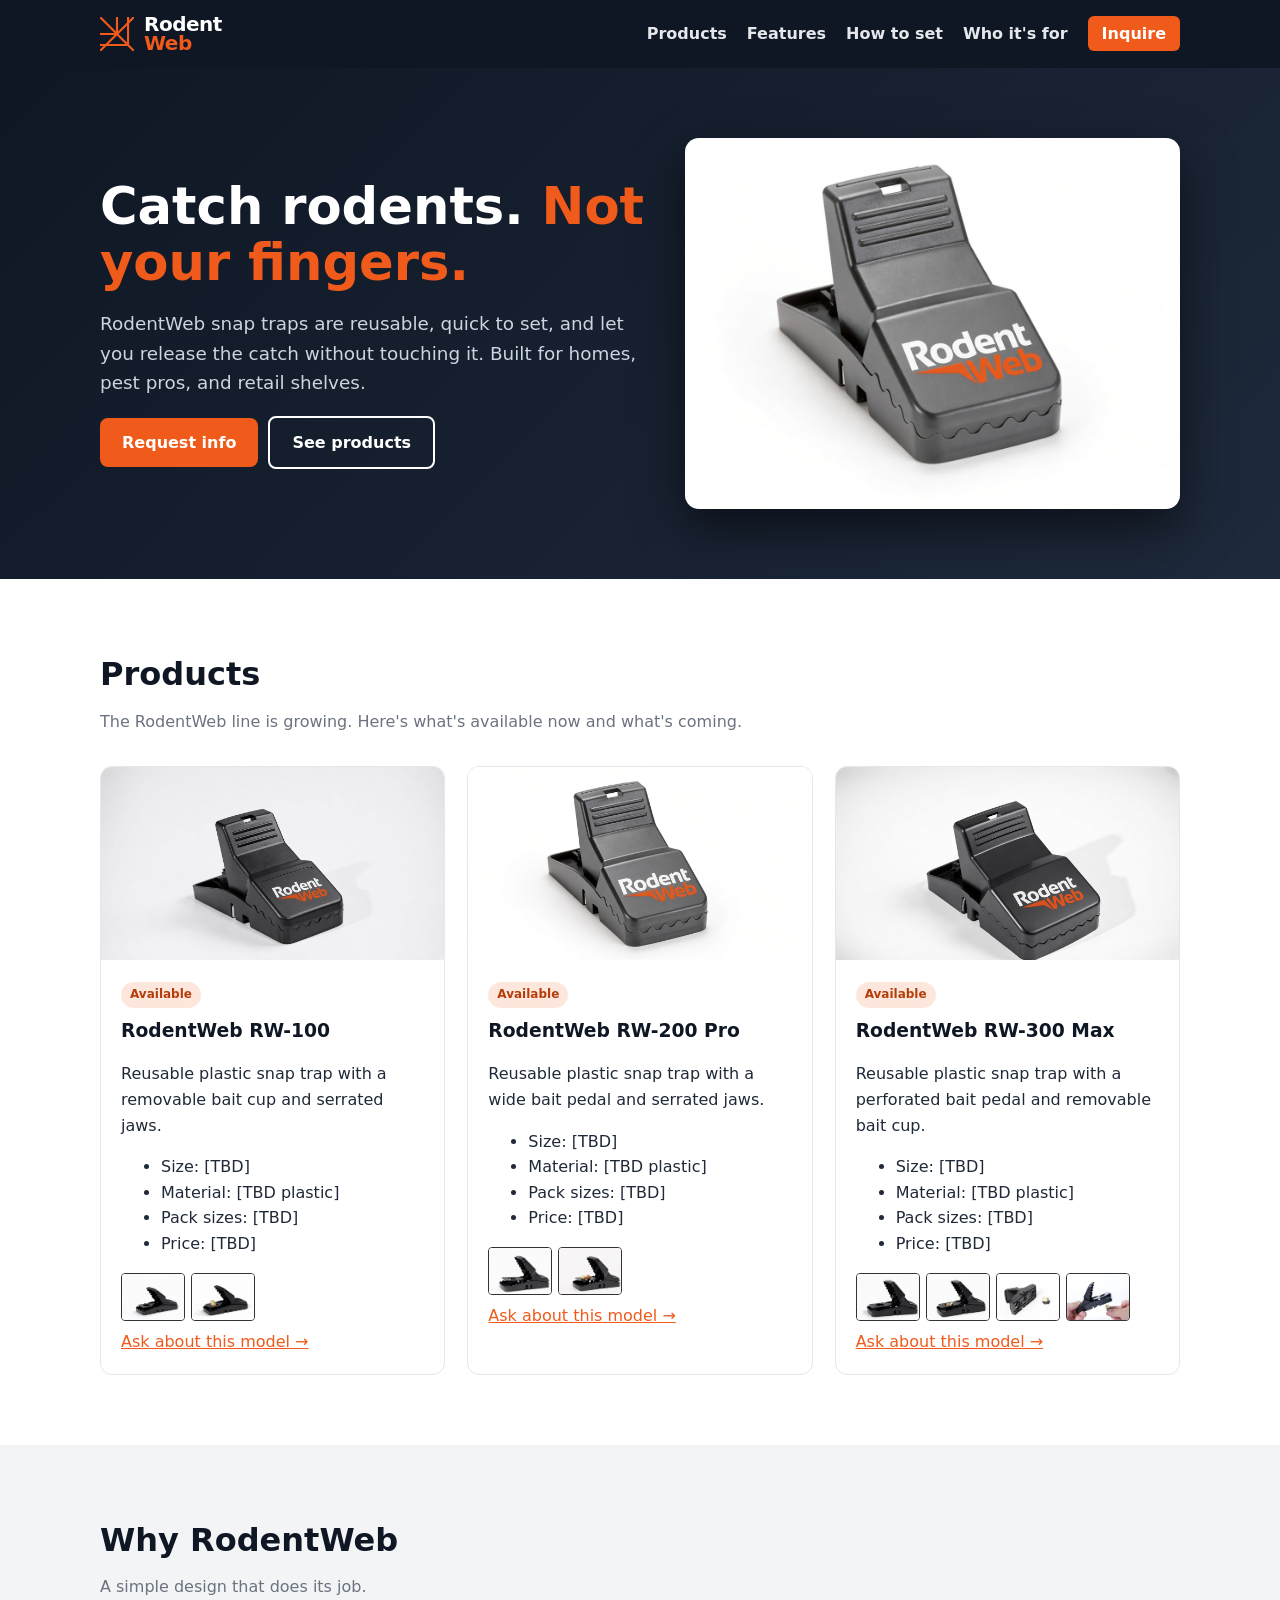
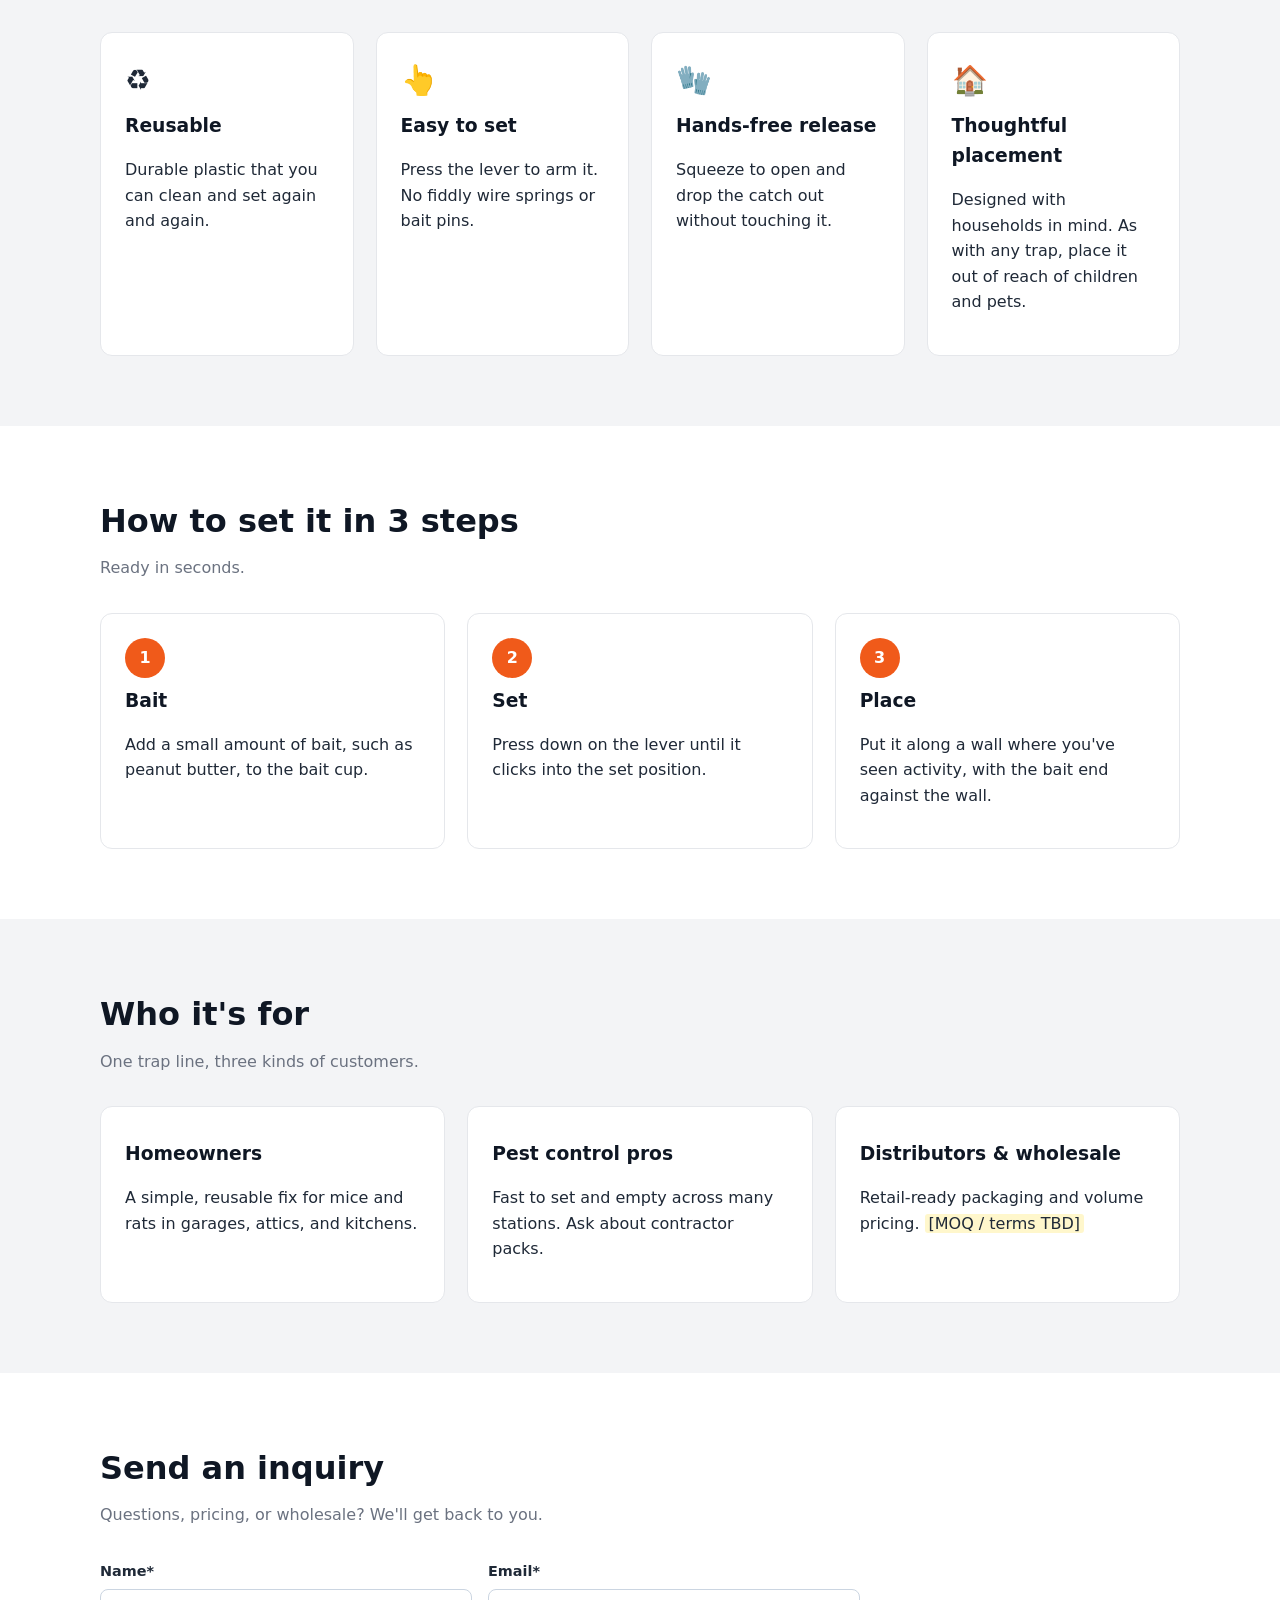
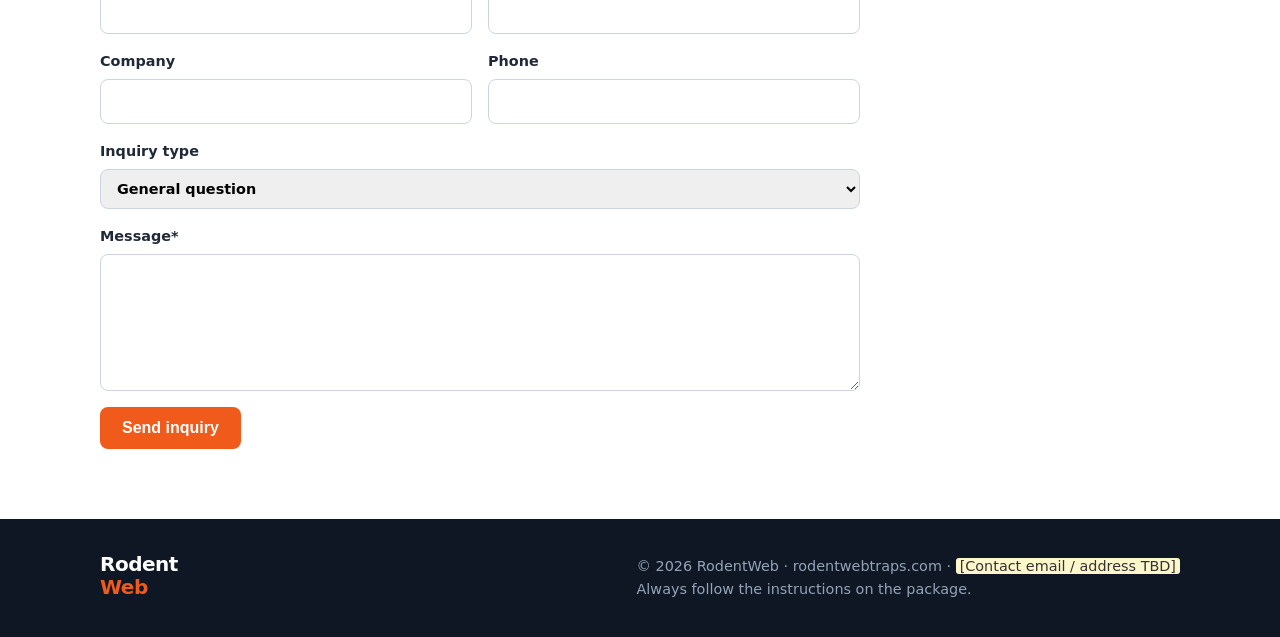
==== index.html @ 22f6949c "Rename models to RW-100 / RW-200 Pro / RW-300 Max" ====
<!doctype html><html lang="en"><head><meta charset="utf-8"><meta name="viewport" content="width=device-width,initial-scale=1">
<title>RodentWeb Traps | Reusable Snap Traps for Rats &amp; Mice</title>
<meta name="description" content="RodentWeb reusable plastic snap traps for homeowners, pest pros, and distributors. Ask about pricing and wholesale.">
<link rel="canonical" href="https://rodentwebtraps.com/"><link rel="icon" href="assets/logo.svg"><link rel="stylesheet" href="styles.css"></head><body>
<header><div class="wrap">
 <!-- LOGO SWAP: replace this <a> content with <img src="assets/logo-1.jpg" alt="RodentWeb" height="44"> once final logo files are added -->
 <a class="brand" href="#top"><svg width="34" height="34" viewBox="0 0 40 40" fill="none" stroke="#F05A1A" stroke-width="2.5" aria-hidden="true"><path d="M0 0L40 40M0 20H20V0M0 33H33V0M0 40L40 0"/></svg><span class="word">Rodent<b>Web</b></span></a>
 <nav><a href="#products">Products</a><a href="#features">Features</a><a href="#how">How to set</a><a href="#who">Who it's for</a><a class="cta" href="#contact">Inquire</a></nav>
</div></header>
<main id="top">
<section class="hero"><div class="wrap"><div>
 <h1>Catch rodents. <span>Not your fingers.</span></h1>
 <p>RodentWeb snap traps are reusable, quick to set, and let you release the catch without touching it. Built for homes, pest pros, and retail shelves.</p>
 <a class="btn" href="#contact">Request info</a><a class="btn ghost" href="#products">See products</a>
</div>
 <!-- PRODUCT IMAGE SWAP: trap-logo-2.jpg / trap-logo-3.jpg show logo options 2 and 3 -->
 <img src="assets/trap-logo-1.jpg" alt="RodentWeb plastic snap trap" width="640" height="480">
</div></section>
<section id="products"><div class="wrap"><h2>Products</h2><p class="lead">The RodentWeb line is growing. Here's what's available now and what's coming.</p>
 <!-- Cards are generated from products.js. Edit that file to add models. -->
 <div class="grid" id="product-grid"><noscript><p>Enable JavaScript to view products, or <a href="#contact">contact us</a>.</p></noscript></div>
</div></section>
<section id="features" class="alt"><div class="wrap"><h2>Why RodentWeb</h2><p class="lead">A simple design that does its job.</p><div class="grid">
 <div class="card"><div class="ico">♻️</div><h3>Reusable</h3><p>Durable plastic that you can clean and set again and again.</p></div>
 <div class="card"><div class="ico">👆</div><h3>Easy to set</h3><p>Press the lever to arm it. No fiddly wire springs or bait pins.</p></div>
 <div class="card"><div class="ico">🧤</div><h3>Hands-free release</h3><p>Squeeze to open and drop the catch out without touching it.</p></div>
 <div class="card"><div class="ico">🏠</div><h3>Thoughtful placement</h3><p>Designed with households in mind. As with any trap, place it out of reach of children and pets.</p></div>
</div></div></section>
<section id="how"><div class="wrap"><h2>How to set it in 3 steps</h2><p class="lead">Ready in seconds.</p><div class="grid steps">
 <div class="card step"><h3>Bait</h3><p>Add a small amount of bait, such as peanut butter, to the bait cup.</p></div>
 <div class="card step"><h3>Set</h3><p>Press down on the lever until it clicks into the set position.</p></div>
 <div class="card step"><h3>Place</h3><p>Put it along a wall where you've seen activity, with the bait end against the wall.</p></div>
</div></div></section>
<section id="who" class="alt"><div class="wrap"><h2>Who it's for</h2><p class="lead">One trap line, three kinds of customers.</p><div class="grid">
 <div class="card"><h3>Homeowners</h3><p>A simple, reusable fix for mice and rats in garages, attics, and kitchens.</p></div>
 <div class="card"><h3>Pest control pros</h3><p>Fast to set and empty across many stations. Ask about contractor packs.</p></div>
 <div class="card"><h3>Distributors &amp; wholesale</h3><p>Retail-ready packaging and volume pricing. <span class="todo">[MOQ / terms TBD]</span></p></div>
</div></div></section>
<section id="contact"><div class="wrap"><h2>Send an inquiry</h2><p class="lead">Questions, pricing, or wholesale? We'll get back to you.</p>
 <form name="inquiry" action="mailto:info@rodentwebtraps.com?subject=RodentWeb%20inquiry" method="post" enctype="text/plain">
  
  <label>Name*<input name="name" required autocomplete="name"></label>
  <label>Email*<input type="email" name="email" required autocomplete="email"></label>
  <label>Company<input name="company" autocomplete="organization"></label>
  <label>Phone<input type="tel" name="phone" autocomplete="tel"></label>
  <label class="full">Inquiry type<select name="inquiry-type"><option>General question</option><option>Homeowner</option><option>Pest control professional</option><option>Distributor / wholesale</option><option>Press / partnership</option></select></label>
  <label class="full">Message*<textarea name="message" rows="5" required></textarea></label>
  <div class="full"><button class="btn" type="submit">Send inquiry</button></div>
 </form>
</div></section>
</main>
<footer><div class="wrap"><div><span class="word" style="color:#fff">Rodent<b>Web</b></span></div>
<div>© <span id="y">2026</span> RodentWeb · rodentwebtraps.com · <span class="todo" style="color:#333">[Contact email / address TBD]</span><br>Always follow the instructions on the package.</div></div></footer>
<script src="assets/img-hero.js"></script>
<script src="assets/img-rw-100.js"></script>
<script src="assets/img-rw-200-pro.js"></script>
<script src="assets/img-rw-300-max.js"></script>
<script>(function(){var m=window.RW_IMG||{};window.RW_SRC=function(p){return m[p]||p};document.querySelectorAll("img[src]").forEach(function(i){var s=i.getAttribute("src");if(m[s])i.src=m[s];});})();</script>
<script src="products.js"></script></body></html>
---- styles.css ----
:root{--navy:#0f1724;--orange:#F05A1A;--gray:#f3f4f6;--text:#1f2937}
*{box-sizing:border-box}body{margin:0;font-family:system-ui,-apple-system,"Segoe UI",Roboto,Arial,sans-serif;color:var(--text);line-height:1.6}
a{color:var(--orange)}img{max-width:100%;display:block}
.wrap{max-width:1120px;margin:0 auto;padding:0 20px}
header{background:var(--navy);position:sticky;top:0;z-index:10}
header .wrap{display:flex;align-items:center;justify-content:space-between;height:68px}
.brand{display:flex;align-items:center;gap:10px;text-decoration:none;color:#fff}
.word{font-weight:900;line-height:.95;font-size:1.25rem;letter-spacing:-.5px}.word b{color:var(--orange);display:block}
nav a{color:#e5e7eb;text-decoration:none;margin-left:20px;font-weight:600}nav a.cta{background:var(--orange);color:#fff;padding:8px 14px;border-radius:6px}
.hero{background:linear-gradient(135deg,#0f1724,#1e293b);color:#fff;padding:70px 0}
.hero .wrap{display:grid;grid-template-columns:1.1fr 1fr;gap:40px;align-items:center}
.hero h1{font-size:clamp(2rem,4.5vw,3.2rem);line-height:1.1;margin:0 0 16px}.hero h1 span{color:var(--orange)}
.hero p{color:#cbd5e1;font-size:1.15rem}.hero img{width:100%;height:auto;aspect-ratio:4/3;object-fit:contain;border-radius:14px;box-shadow:0 20px 50px #0008}
.btn{display:inline-block;background:var(--orange);color:#fff;padding:12px 22px;border-radius:8px;font-weight:700;text-decoration:none;border:0;font-size:1rem;cursor:pointer}
.btn.ghost{background:transparent;border:2px solid #fff;margin-left:10px}
section{padding:70px 0}section h2{font-size:2rem;margin:0 0 8px;color:var(--navy)}.lead{color:#6b7280;margin:0 0 32px}
.alt{background:var(--gray)}
.grid{display:grid;grid-template-columns:repeat(auto-fit,minmax(240px,1fr));gap:22px}
.card{background:#fff;border:1px solid #e5e7eb;border-radius:12px;padding:24px}
.card h3{margin:8px 0;color:var(--navy)}.ico{font-size:1.8rem}
.product{padding:0;overflow:hidden;display:flex;flex-direction:column}.product .body{padding:20px;flex:1}
.product .ph{aspect-ratio:4/3;background:repeating-linear-gradient(45deg,#e5e7eb 0 12px,#f3f4f6 12px 24px);display:grid;place-items:center;color:#6b7280;font-weight:700}
.product img{aspect-ratio:4/3;object-fit:cover;width:100%}
.tag{display:inline-block;font-size:.75rem;font-weight:700;padding:3px 9px;border-radius:99px;background:#fde7dc;color:#b43d0b}
.tag.soon{background:#e5e7eb;color:#374151}.todo{background:#fff7cc;padding:0 4px;border-radius:3px}
.steps{counter-reset:s}.step::before{counter-increment:s;content:counter(s);display:grid;place-items:center;width:40px;height:40px;border-radius:50%;background:var(--orange);color:#fff;font-weight:800}
form{display:grid;grid-template-columns:1fr 1fr;gap:16px;max-width:760px}
label{font-weight:600;font-size:.9rem;display:flex;flex-direction:column;gap:6px}
input,select,textarea{font:inherit;padding:10px 12px;border:1px solid #cbd5e1;border-radius:8px}
.full{grid-column:1/-1}.hidden{display:none}
footer{background:var(--navy);color:#94a3b8;padding:36px 0;font-size:.9rem}footer .wrap{display:flex;justify-content:space-between;flex-wrap:wrap;gap:16px}
@media(max-width:800px){.hero .wrap{grid-template-columns:1fr}nav a:not(.cta){display:none}form{grid-template-columns:1fr}.hero{padding:44px 0}}
.product .gallery{display:flex;gap:6px;margin:8px 0}.product .gallery img{width:64px;height:48px;object-fit:cover;border-radius:4px;border:1px solid #333}
.product > img{object-fit:contain;background:#fff}
.product > img{width:100%;height:auto;aspect-ratio:16/9;object-fit:cover;background:none}
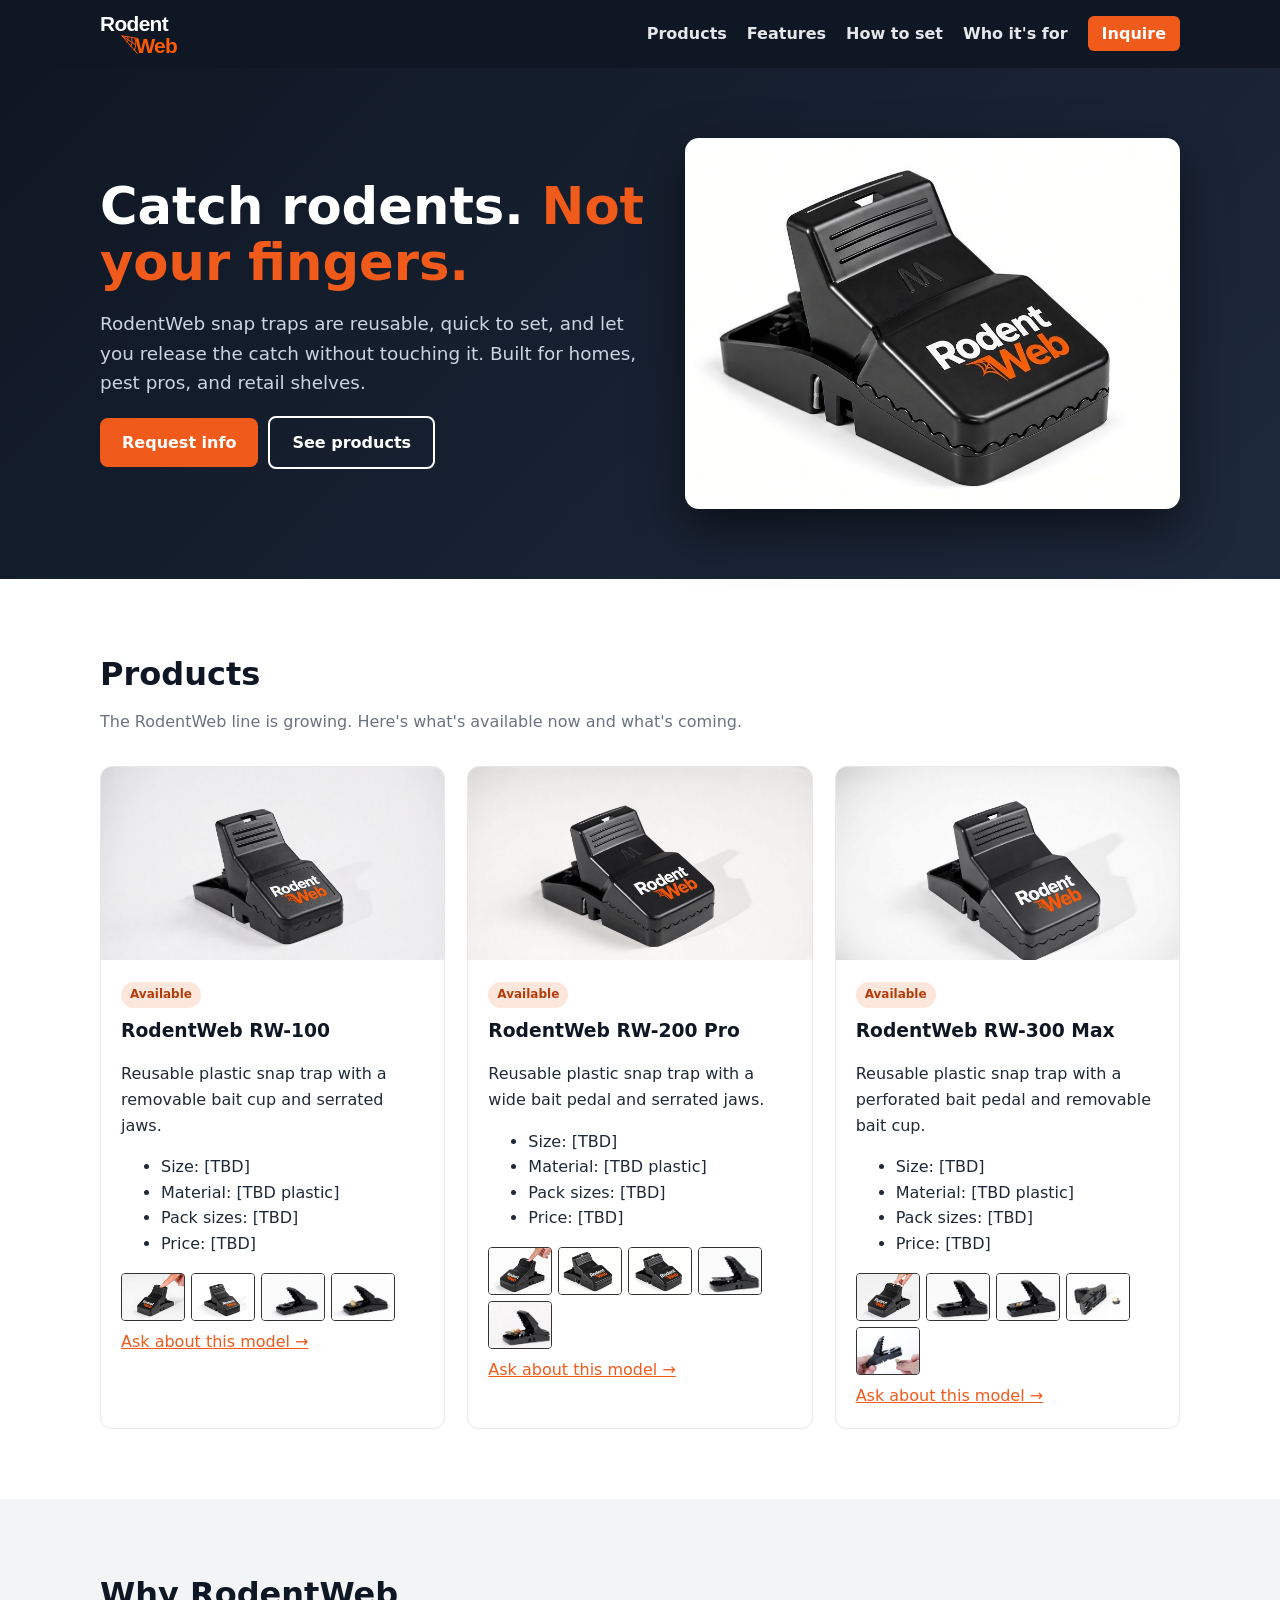
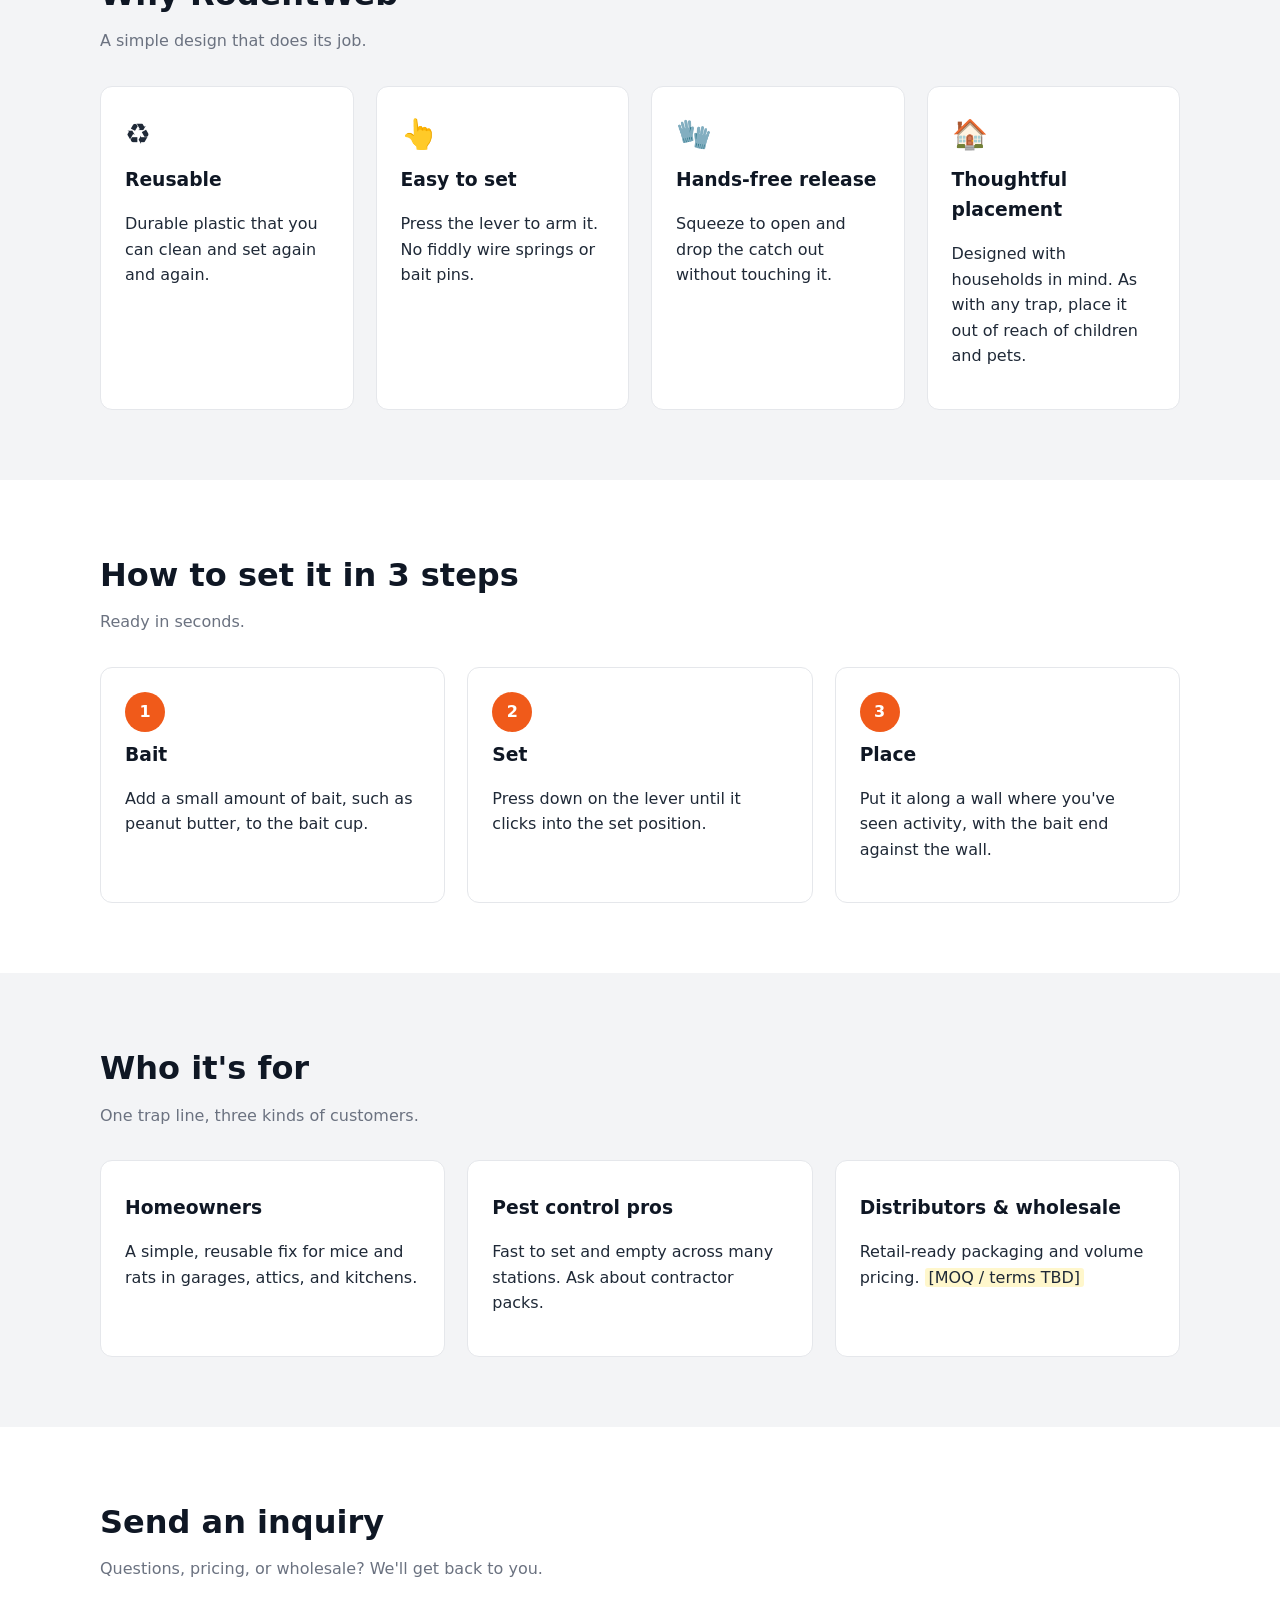
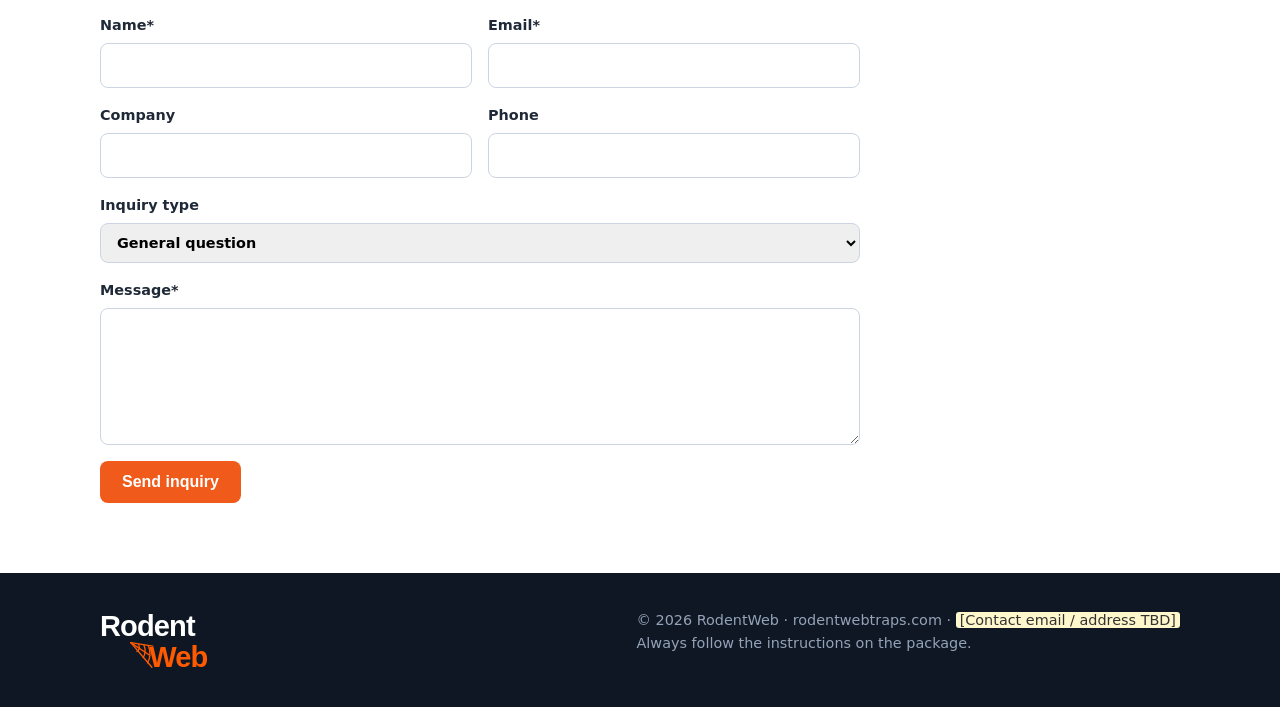
==== commit d17c292c: "Use official logo, new hero and closed-trap main images" ====
--- a/index.html
+++ b/index.html
@@ -1,10 +1,9 @@
 <!doctype html><html lang="en"><head><meta charset="utf-8"><meta name="viewport" content="width=device-width,initial-scale=1">
 <title>RodentWeb Traps | Reusable Snap Traps for Rats &amp; Mice</title>
 <meta name="description" content="RodentWeb reusable plastic snap traps for homeowners, pest pros, and distributors. Ask about pricing and wholesale.">
-<link rel="canonical" href="https://rodentwebtraps.com/"><link rel="icon" href="assets/logo.svg"><link rel="stylesheet" href="styles.css"></head><body>
+<link rel="canonical" href="https://rodentwebtraps.com/"><link rel="icon" href="assets/favicon.svg" type="image/svg+xml"><link rel="stylesheet" href="styles.css"></head><body>
 <header><div class="wrap">
- <!-- LOGO SWAP: replace this <a> content with <img src="assets/logo-1.jpg" alt="RodentWeb" height="44"> once final logo files are added -->
- <a class="brand" href="#top"><svg width="34" height="34" viewBox="0 0 40 40" fill="none" stroke="#F05A1A" stroke-width="2.5" aria-hidden="true"><path d="M0 0L40 40M0 20H20V0M0 33H33V0M0 40L40 0"/></svg><span class="word">Rodent<b>Web</b></span></a>
+ <a class="brand" href="#top"><img src="assets/logo-white.svg" alt="RodentWeb" width="120" height="67"></a>
  <nav><a href="#products">Products</a><a href="#features">Features</a><a href="#how">How to set</a><a href="#who">Who it's for</a><a class="cta" href="#contact">Inquire</a></nav>
 </div></header>
 <main id="top">
@@ -13,8 +12,7 @@
  <p>RodentWeb snap traps are reusable, quick to set, and let you release the catch without touching it. Built for homes, pest pros, and retail shelves.</p>
  <a class="btn" href="#contact">Request info</a><a class="btn ghost" href="#products">See products</a>
 </div>
- <!-- PRODUCT IMAGE SWAP: trap-logo-2.jpg / trap-logo-3.jpg show logo options 2 and 3 -->
- <img src="assets/trap-logo-1.jpg" alt="RodentWeb plastic snap trap" width="640" height="480">
+ <img src="assets/hero.jpg" alt="RodentWeb RW-200 Pro snap trap with the RodentWeb logo" width="960" height="720">
 </div></section>
 <section id="products"><div class="wrap"><h2>Products</h2><p class="lead">The RodentWeb line is growing. Here's what's available now and what's coming.</p>
  <!-- Cards are generated from products.js. Edit that file to add models. -->
@@ -49,7 +47,7 @@
  </form>
 </div></section>
 </main>
-<footer><div class="wrap"><div><span class="word" style="color:#fff">Rodent<b>Web</b></span></div>
+<footer><div class="wrap"><div><img src="assets/logo-white.svg" alt="RodentWeb" width="110" height="62"></div>
 <div>© <span id="y">2026</span> RodentWeb · rodentwebtraps.com · <span class="todo" style="color:#333">[Contact email / address TBD]</span><br>Always follow the instructions on the package.</div></div></footer>
 <script src="assets/img-hero.js"></script>
 <script src="assets/img-rw-100.js"></script>
--- a/styles.css
+++ b/styles.css
@@ -33,3 +33,4 @@
 .product .gallery{display:flex;gap:6px;margin:8px 0}.product .gallery img{width:64px;height:48px;object-fit:cover;border-radius:4px;border:1px solid #333}
 .product > img{object-fit:contain;background:#fff}
 .product > img{width:100%;height:auto;aspect-ratio:16/9;object-fit:cover;background:none}
+.product .gallery{flex-wrap:wrap}.brand img{display:block;height:44px;width:auto}
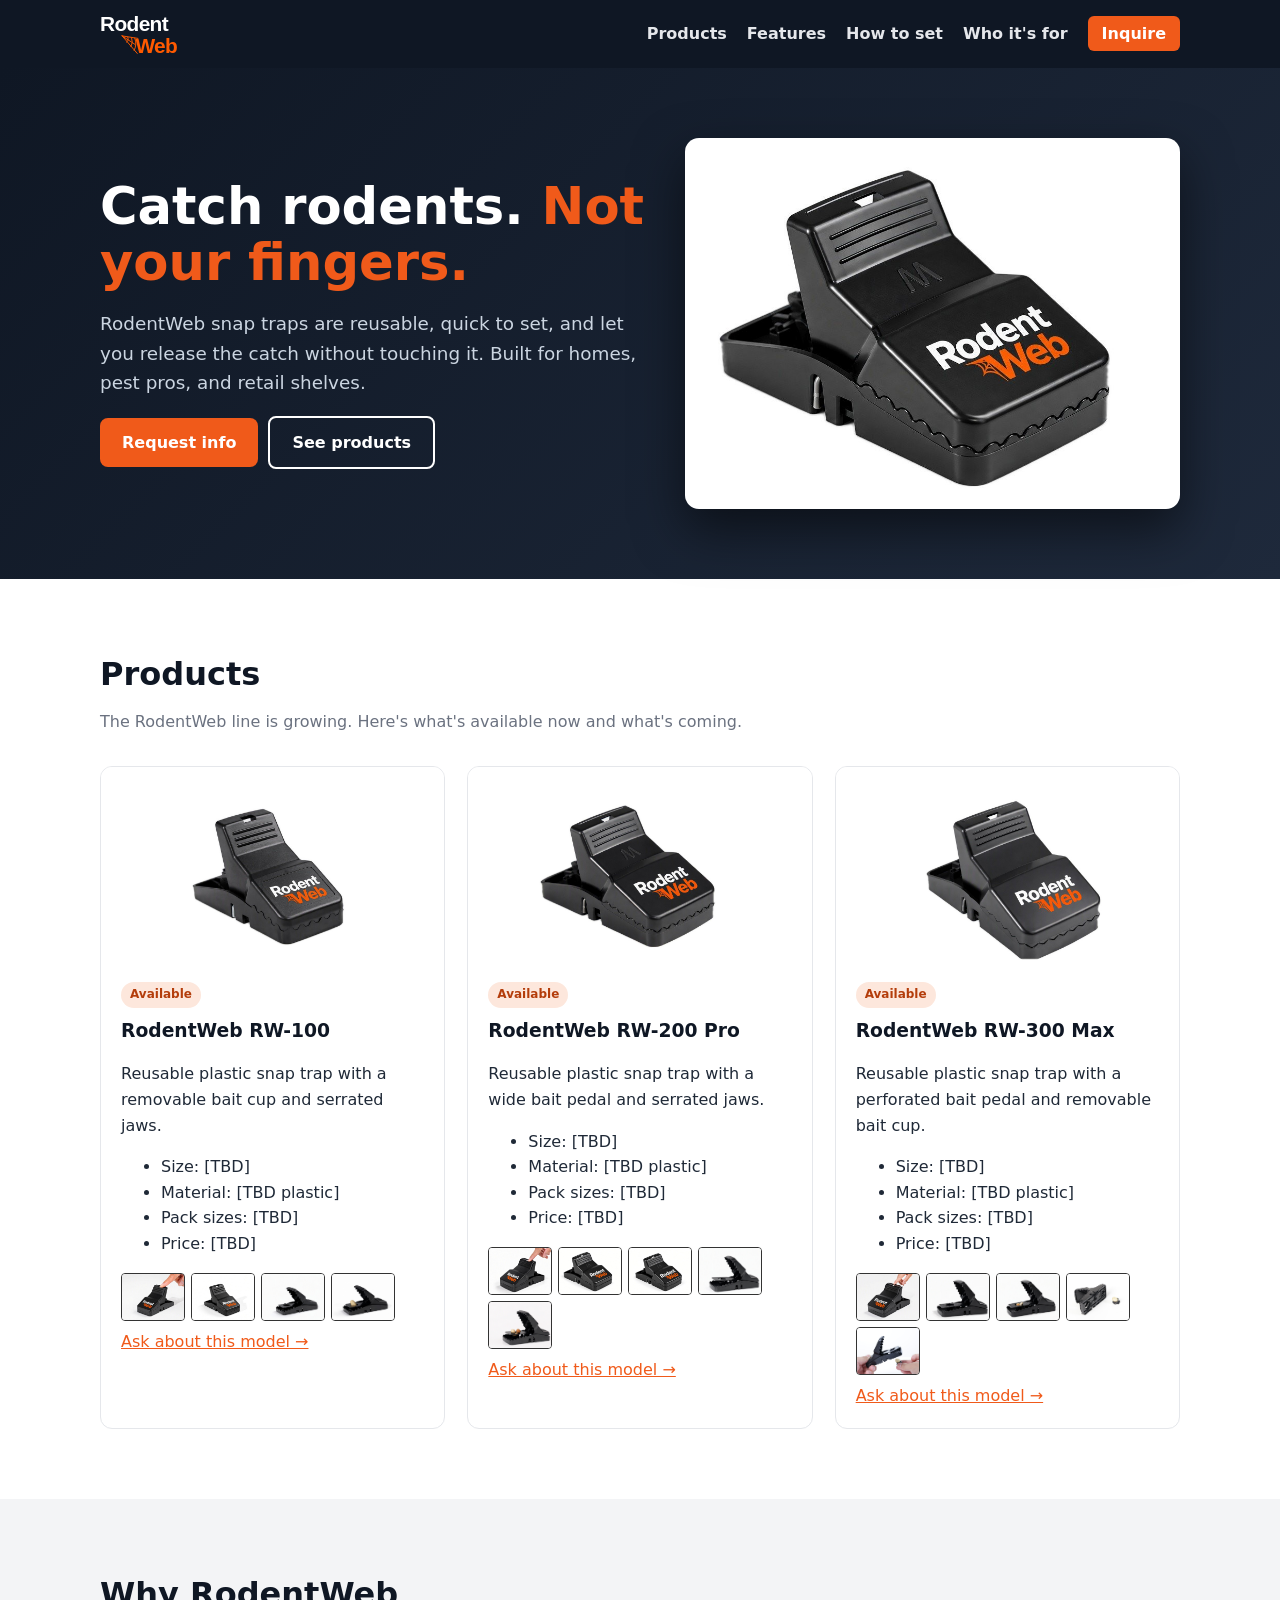
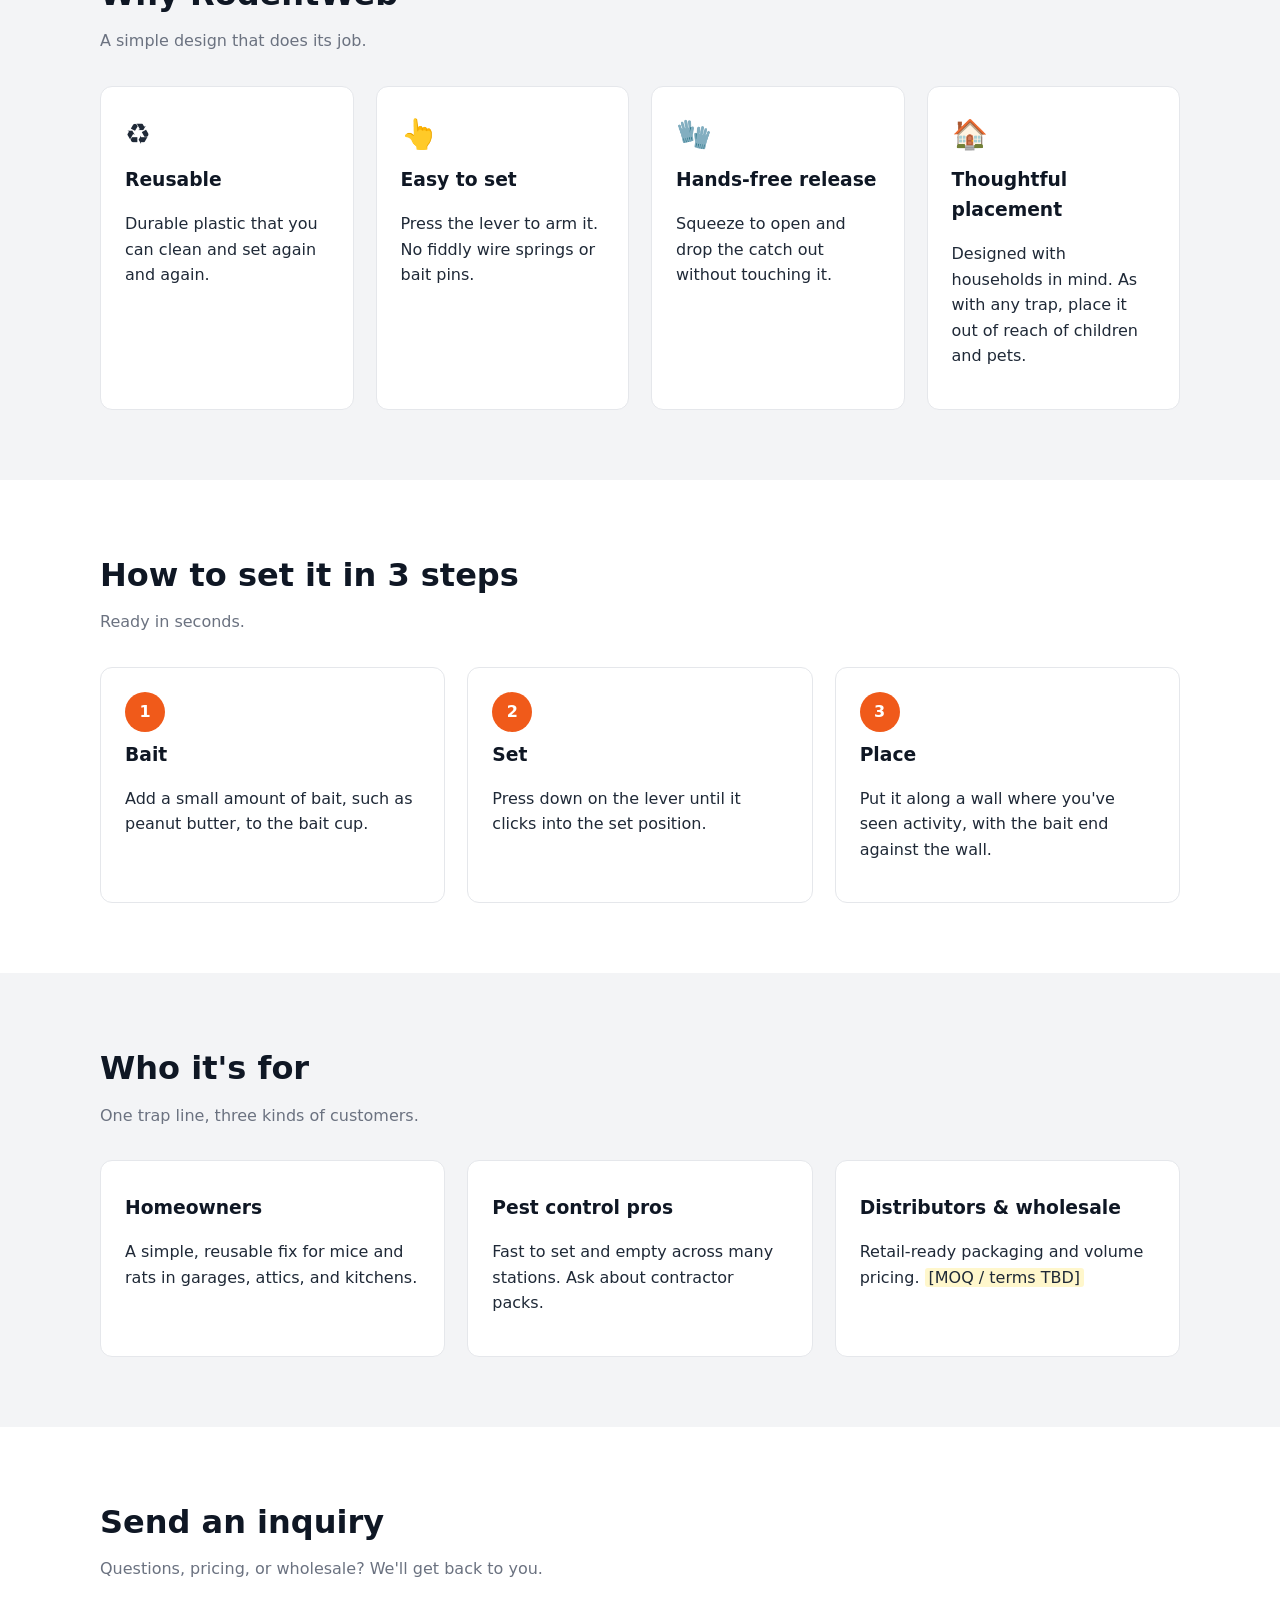
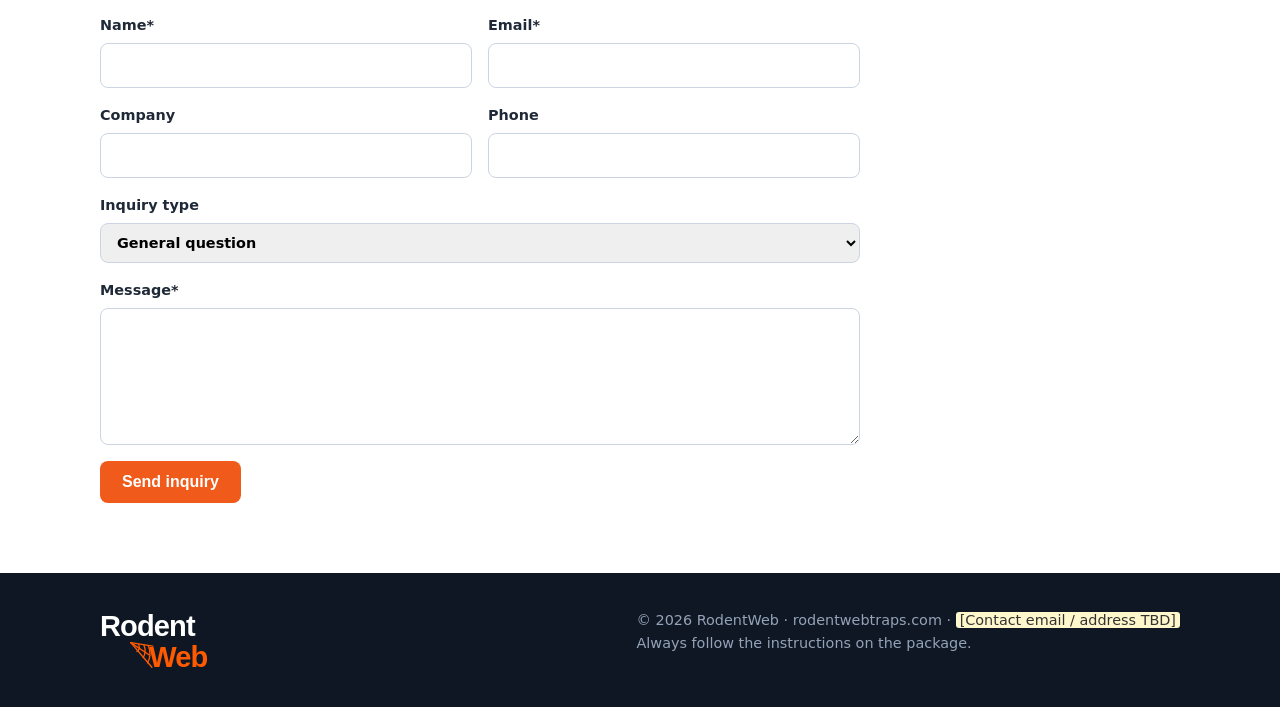
==== commit 67c49660: "Bump cache tag v=40456" ====
--- a/index.html
+++ b/index.html
@@ -1,7 +1,7 @@
 <!doctype html><html lang="en"><head><meta charset="utf-8"><meta name="viewport" content="width=device-width,initial-scale=1">
 <title>RodentWeb Traps | Reusable Snap Traps for Rats &amp; Mice</title>
 <meta name="description" content="RodentWeb reusable plastic snap traps for homeowners, pest pros, and distributors. Ask about pricing and wholesale.">
-<link rel="canonical" href="https://rodentwebtraps.com/"><link rel="icon" href="assets/favicon.svg" type="image/svg+xml"><link rel="stylesheet" href="styles.css"></head><body>
+<link rel="canonical" href="https://rodentwebtraps.com/"><link rel="icon" href="assets/favicon.svg" type="image/svg+xml"><link rel="stylesheet" href="styles.css?v=40456"></head><body>
 <header><div class="wrap">
  <a class="brand" href="#top"><img src="assets/logo-white.svg" alt="RodentWeb" width="120" height="67"></a>
  <nav><a href="#products">Products</a><a href="#features">Features</a><a href="#how">How to set</a><a href="#who">Who it's for</a><a class="cta" href="#contact">Inquire</a></nav>
@@ -12,7 +12,7 @@
  <p>RodentWeb snap traps are reusable, quick to set, and let you release the catch without touching it. Built for homes, pest pros, and retail shelves.</p>
  <a class="btn" href="#contact">Request info</a><a class="btn ghost" href="#products">See products</a>
 </div>
- <img src="assets/hero.jpg" alt="RodentWeb RW-200 Pro snap trap with the RodentWeb logo" width="960" height="720">
+ <img src="[data-uri]" data-rw="assets/hero.jpg" style="aspect-ratio:4/3;width:100%;height:auto" alt="RodentWeb RW-200 Pro snap trap with the RodentWeb logo" width="960" height="720">
 </div></section>
 <section id="products"><div class="wrap"><h2>Products</h2><p class="lead">The RodentWeb line is growing. Here's what's available now and what's coming.</p>
  <!-- Cards are generated from products.js. Edit that file to add models. -->
@@ -49,9 +49,9 @@
 </main>
 <footer><div class="wrap"><div><img src="assets/logo-white.svg" alt="RodentWeb" width="110" height="62"></div>
 <div>© <span id="y">2026</span> RodentWeb · rodentwebtraps.com · <span class="todo" style="color:#333">[Contact email / address TBD]</span><br>Always follow the instructions on the package.</div></div></footer>
-<script src="assets/img-hero.js"></script>
-<script src="assets/img-rw-100.js"></script>
-<script src="assets/img-rw-200-pro.js"></script>
-<script src="assets/img-rw-300-max.js"></script>
-<script>(function(){var m=window.RW_IMG||{};window.RW_SRC=function(p){return m[p]||p};document.querySelectorAll("img[src]").forEach(function(i){var s=i.getAttribute("src");if(m[s])i.src=m[s];});})();</script>
-<script src="products.js"></script></body></html>
+<script src="assets/img-hero.js?v=40456"></script>
+<script src="assets/img-rw-100.js?v=40456"></script>
+<script src="assets/img-rw-200-pro.js?v=40456"></script>
+<script src="assets/img-rw-300-max.js?v=40456"></script>
+<script>(function(){var m=window.RW_IMG||{};window.RW_SRC=function(p){return m[p]||p};document.querySelectorAll("img[data-rw]").forEach(function(i){var s=i.getAttribute("data-rw");if(m[s])i.src=m[s];});})();</script>
+<script src="products.js?v=40456"></script></body></html>
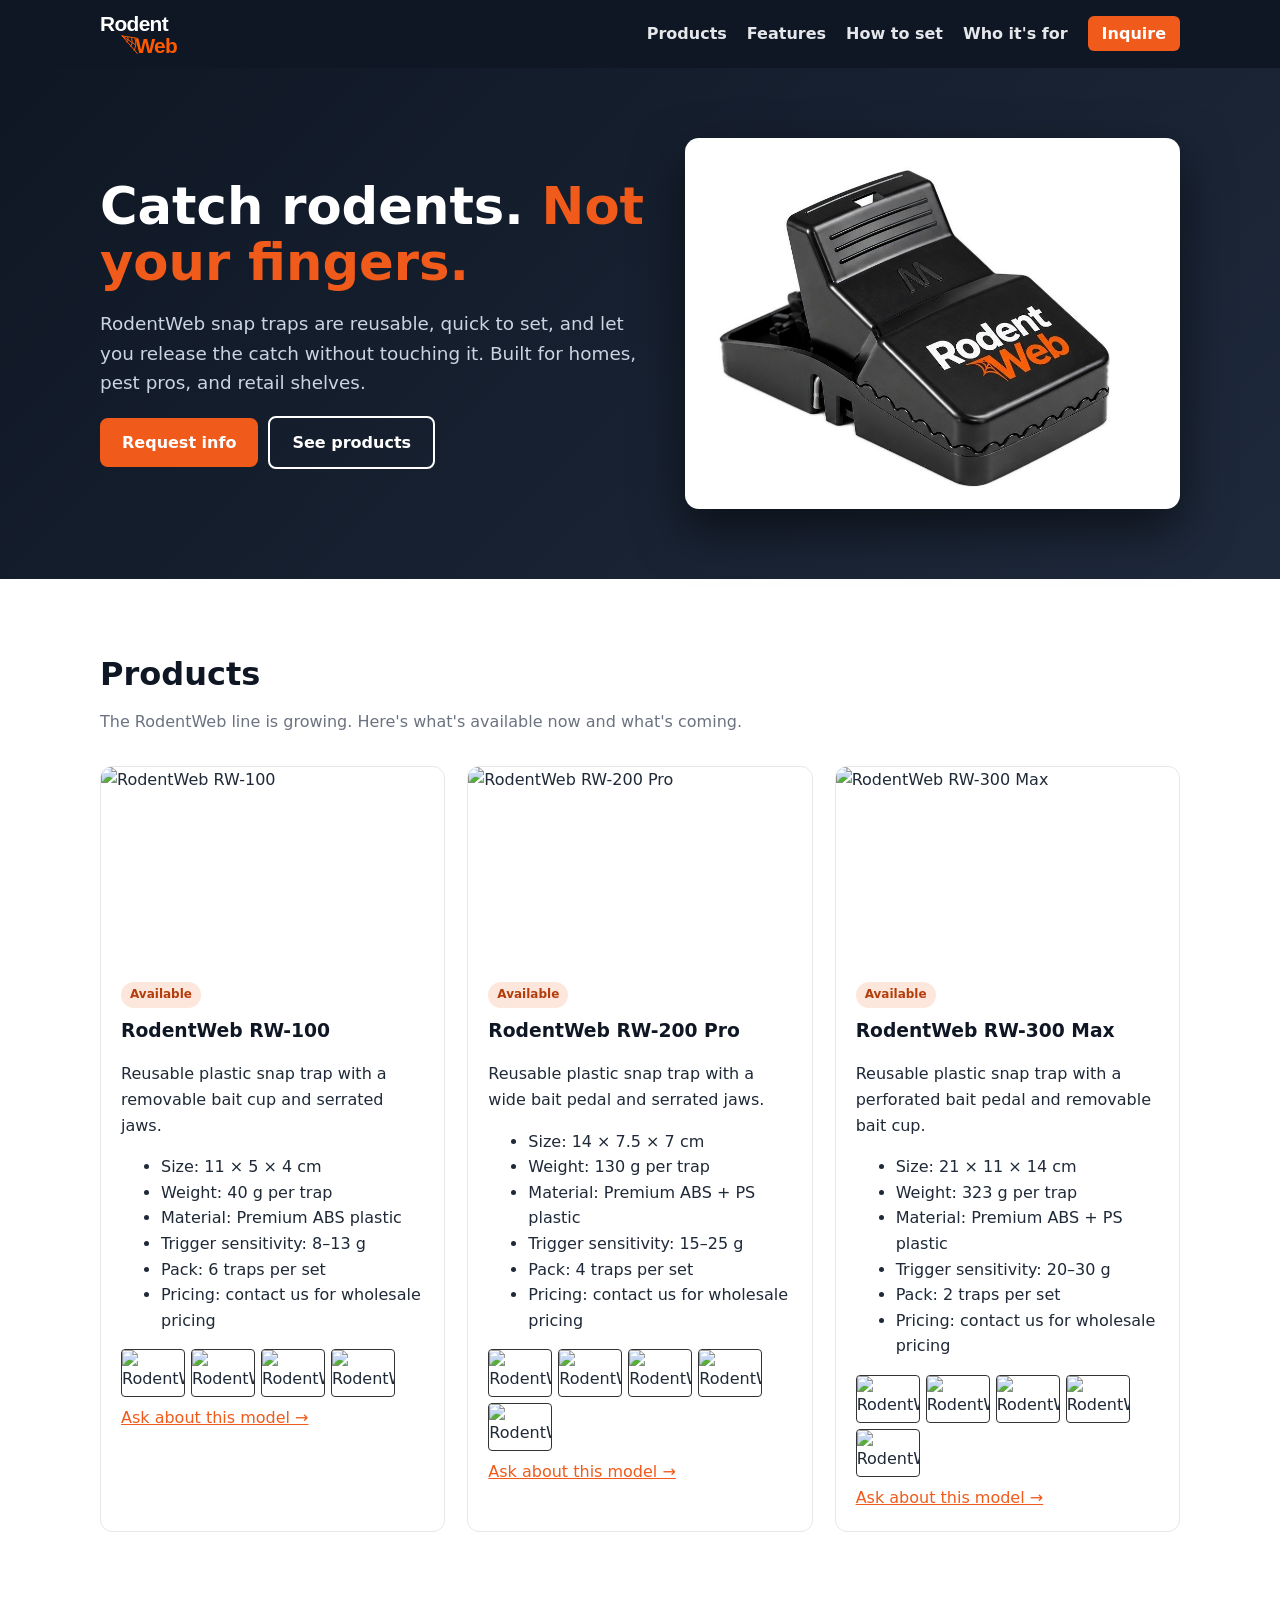
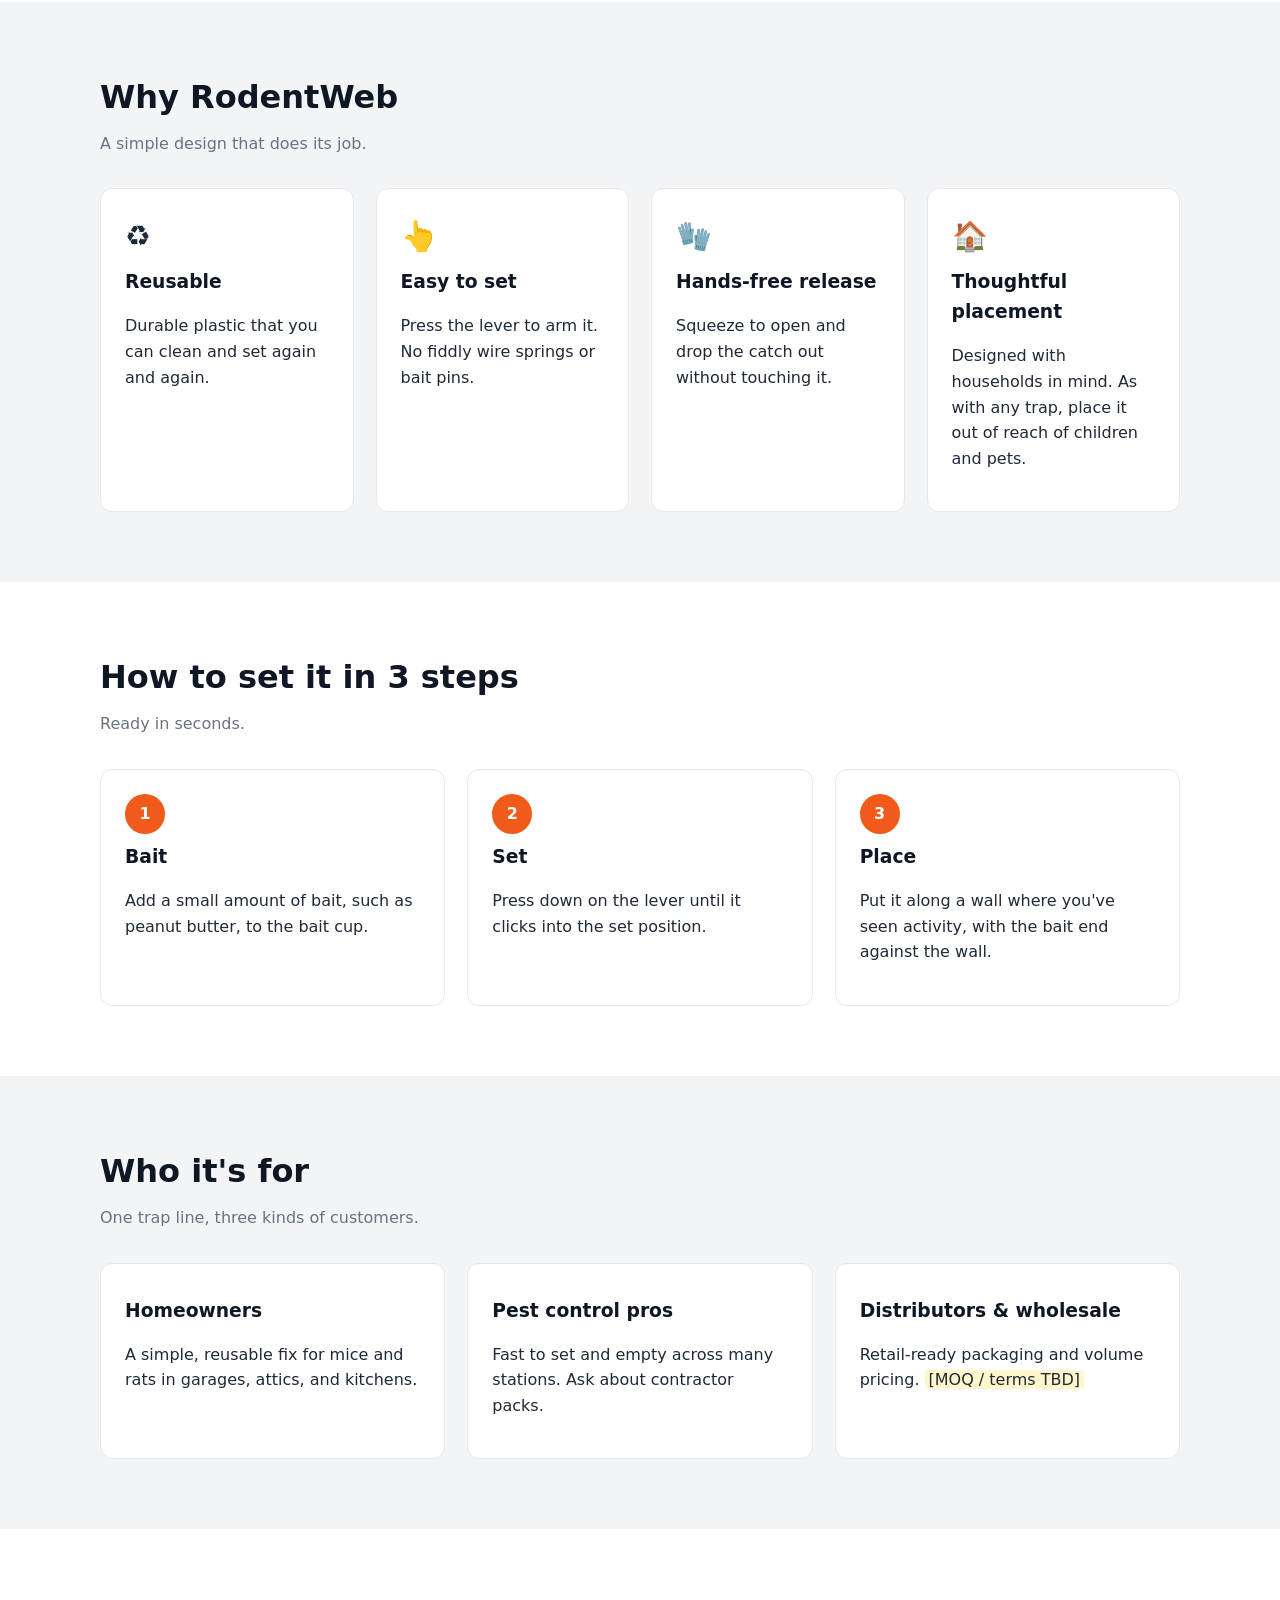
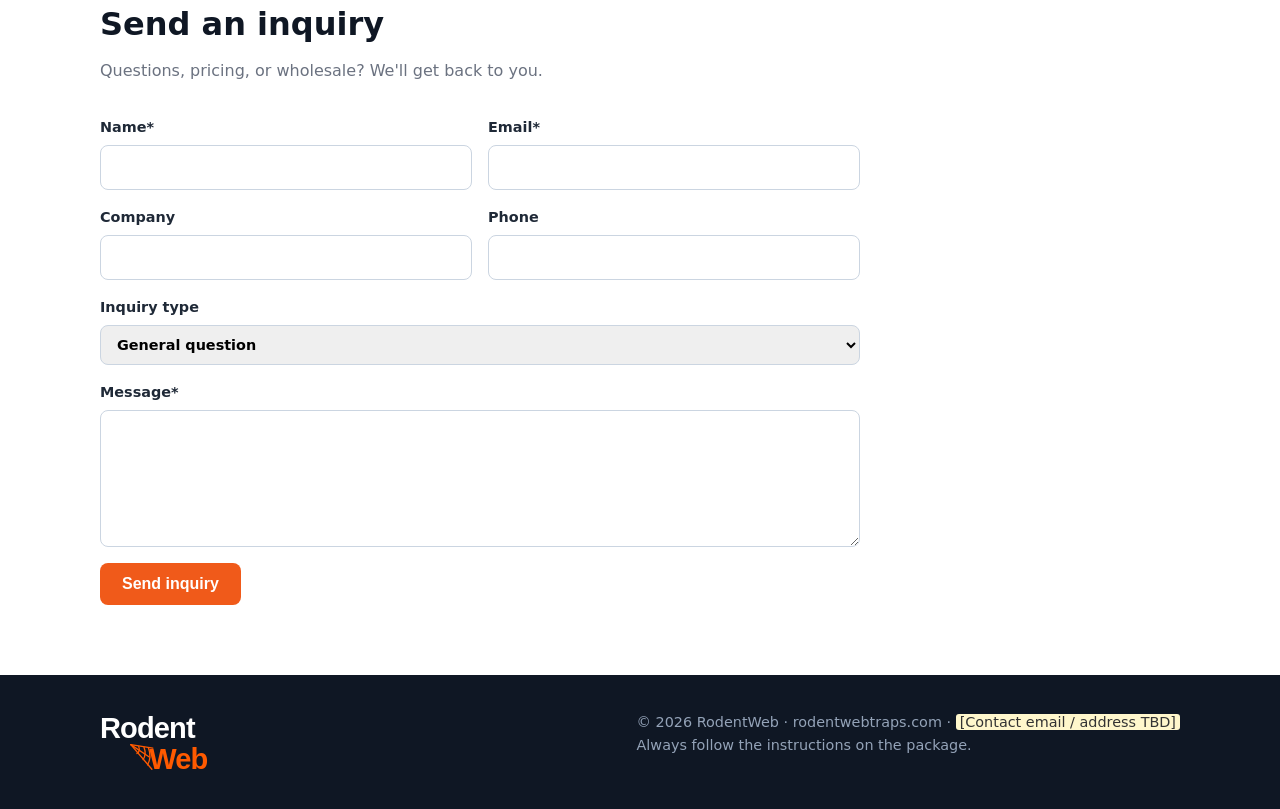
==== commit 3d83a602: "Add product specs; bump asset version" ====
--- a/index.html
+++ b/index.html
@@ -1,7 +1,7 @@
 <!doctype html><html lang="en"><head><meta charset="utf-8"><meta name="viewport" content="width=device-width,initial-scale=1">
 <title>RodentWeb Traps | Reusable Snap Traps for Rats &amp; Mice</title>
 <meta name="description" content="RodentWeb reusable plastic snap traps for homeowners, pest pros, and distributors. Ask about pricing and wholesale.">
-<link rel="canonical" href="https://rodentwebtraps.com/"><link rel="icon" href="assets/favicon.svg" type="image/svg+xml"><link rel="stylesheet" href="styles.css?v=40456"></head><body>
+<link rel="canonical" href="https://rodentwebtraps.com/"><link rel="icon" href="assets/favicon.svg" type="image/svg+xml"><link rel="stylesheet" href="styles.css?v=41024"></head><body>
 <header><div class="wrap">
  <a class="brand" href="#top"><img src="assets/logo-white.svg" alt="RodentWeb" width="120" height="67"></a>
  <nav><a href="#products">Products</a><a href="#features">Features</a><a href="#how">How to set</a><a href="#who">Who it's for</a><a class="cta" href="#contact">Inquire</a></nav>
@@ -49,9 +49,9 @@
 </main>
 <footer><div class="wrap"><div><img src="assets/logo-white.svg" alt="RodentWeb" width="110" height="62"></div>
 <div>© <span id="y">2026</span> RodentWeb · rodentwebtraps.com · <span class="todo" style="color:#333">[Contact email / address TBD]</span><br>Always follow the instructions on the package.</div></div></footer>
-<script src="assets/img-hero.js?v=40456"></script>
-<script src="assets/img-rw-100.js?v=40456"></script>
-<script src="assets/img-rw-200-pro.js?v=40456"></script>
-<script src="assets/img-rw-300-max.js?v=40456"></script>
+<script src="assets/img-hero.js?v=41024"></script>
+<script src="assets/img-rw-100.js?v=41024"></script>
+<script src="assets/img-rw-200-pro.js?v=41024"></script>
+<script src="assets/img-rw-300-max.js?v=41024"></script>
 <script>(function(){var m=window.RW_IMG||{};window.RW_SRC=function(p){return m[p]||p};document.querySelectorAll("img[data-rw]").forEach(function(i){var s=i.getAttribute("data-rw");if(m[s])i.src=m[s];});})();</script>
-<script src="products.js?v=40456"></script></body></html>
+<script src="products.js?v=41024"></script></body></html>
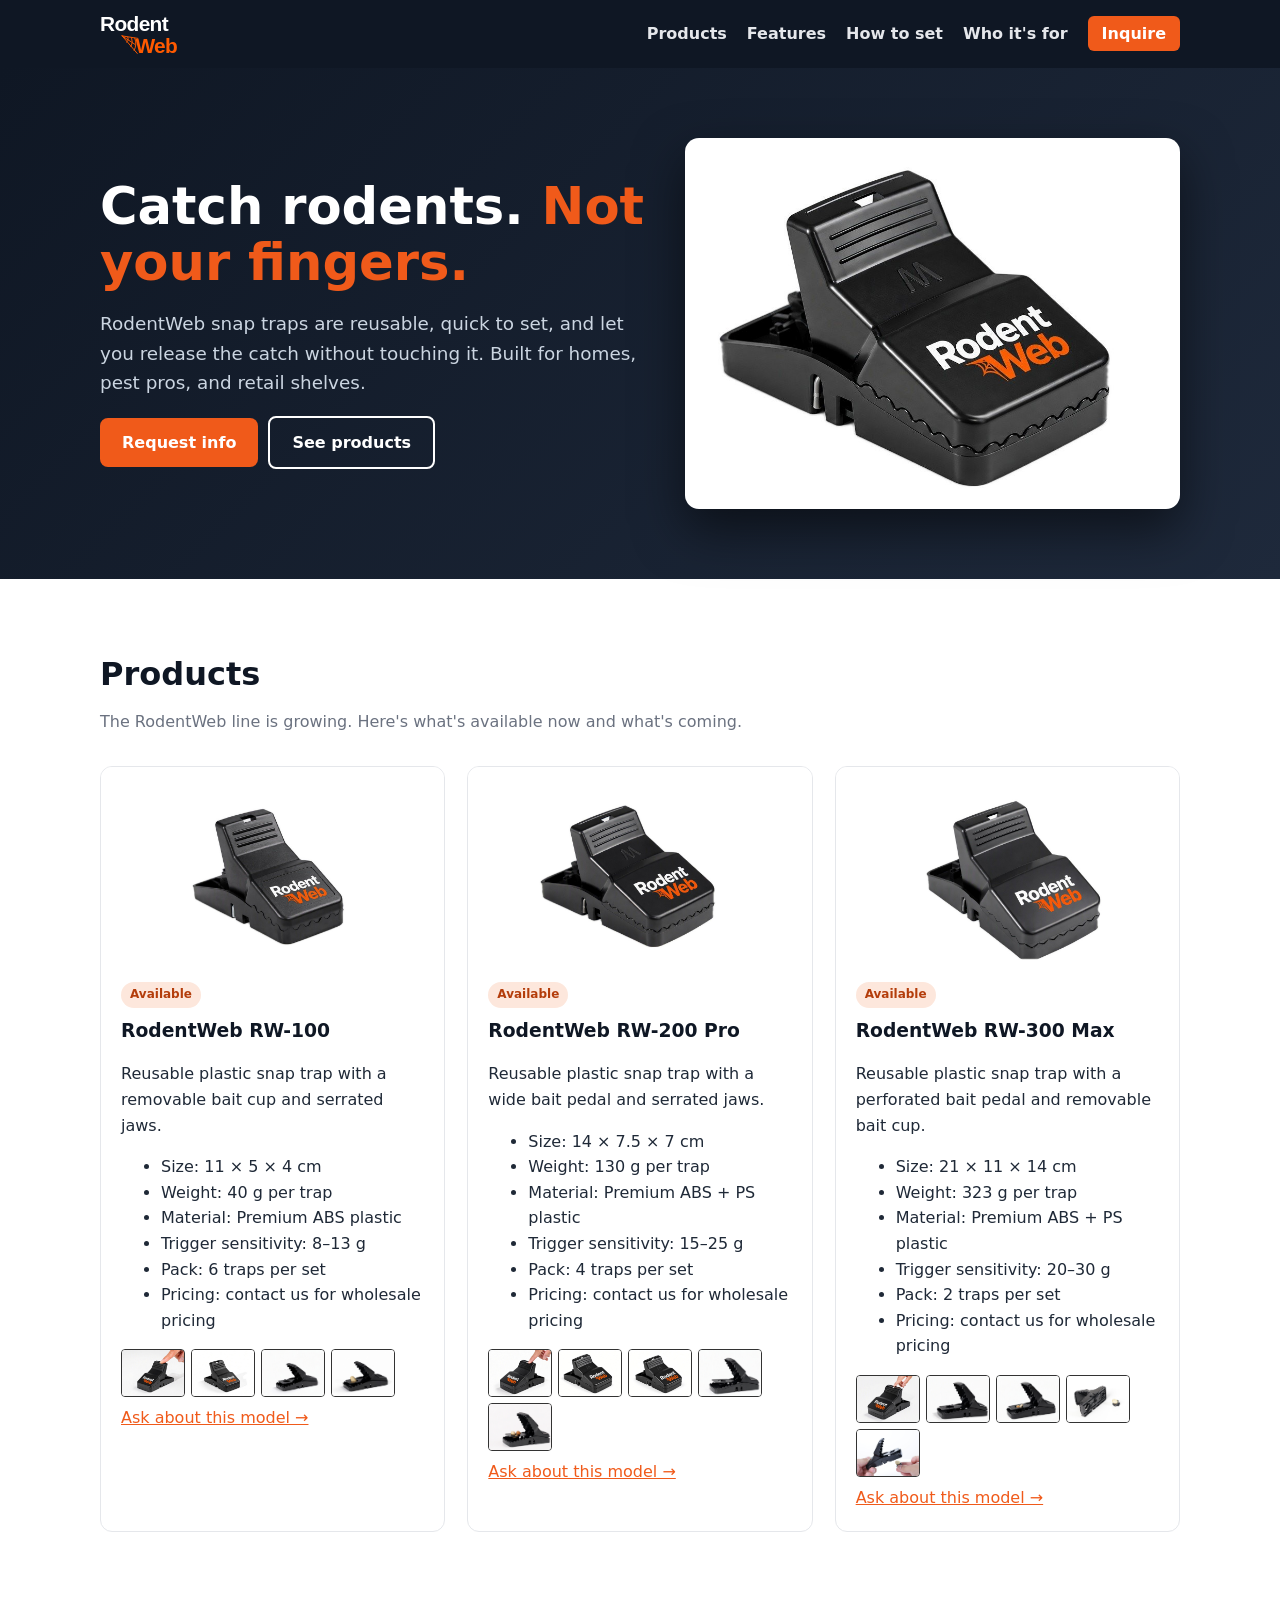
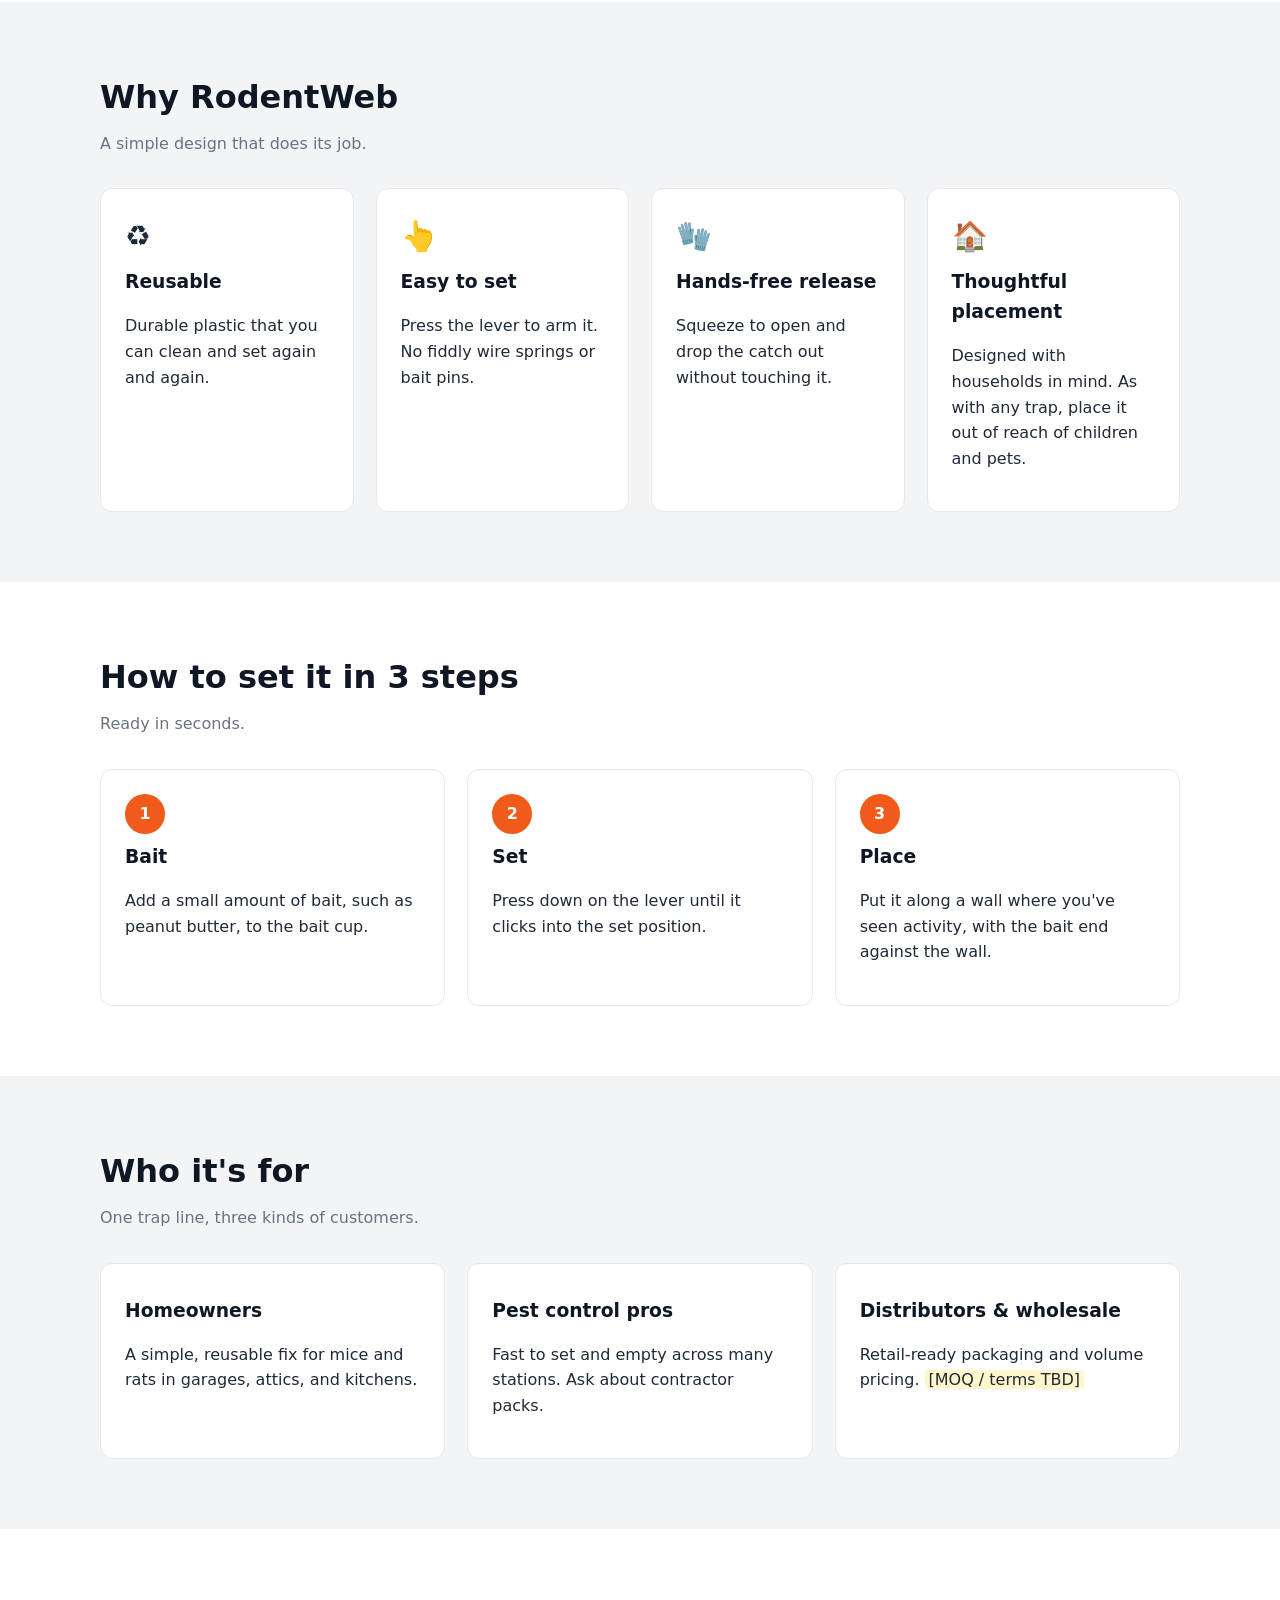
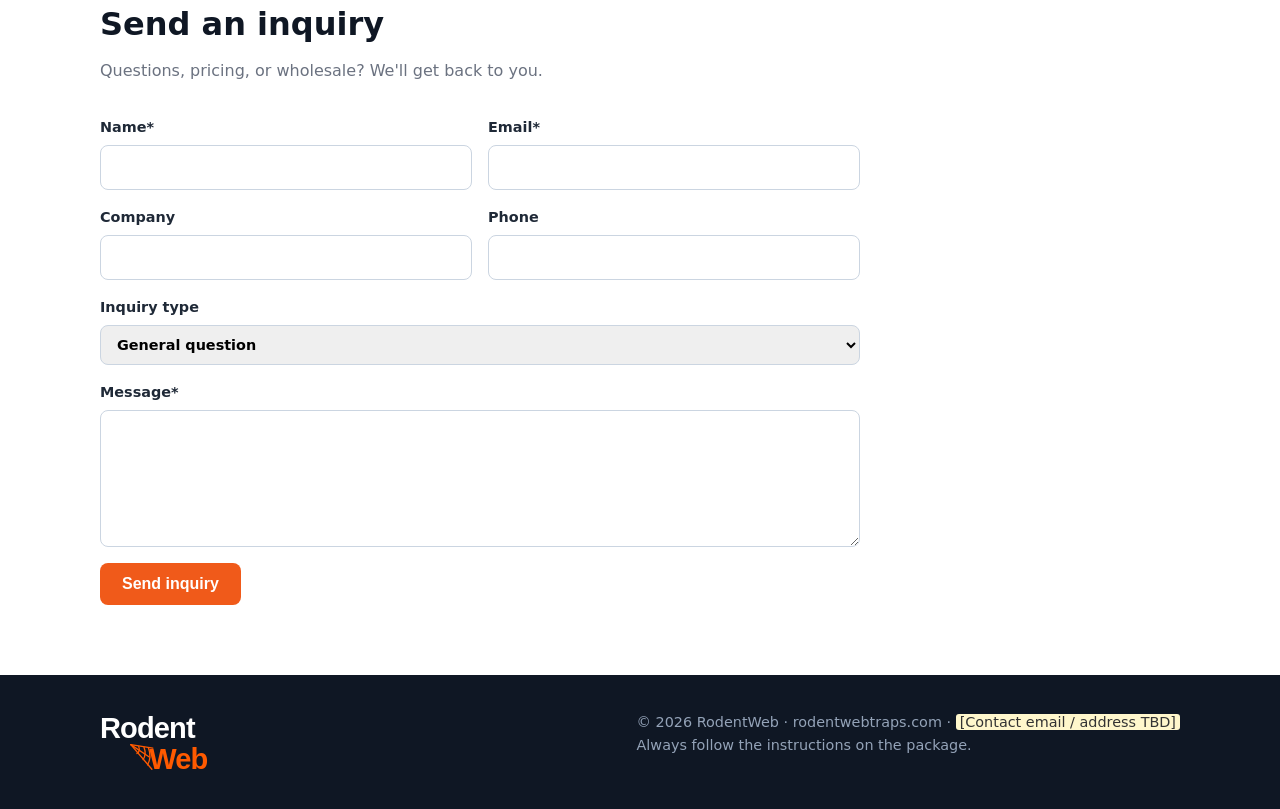
==== commit 2d2f2aa2: "Restore embedded image lookup; bump version" ====
--- a/index.html
+++ b/index.html
@@ -1,7 +1,7 @@
 <!doctype html><html lang="en"><head><meta charset="utf-8"><meta name="viewport" content="width=device-width,initial-scale=1">
 <title>RodentWeb Traps | Reusable Snap Traps for Rats &amp; Mice</title>
 <meta name="description" content="RodentWeb reusable plastic snap traps for homeowners, pest pros, and distributors. Ask about pricing and wholesale.">
-<link rel="canonical" href="https://rodentwebtraps.com/"><link rel="icon" href="assets/favicon.svg" type="image/svg+xml"><link rel="stylesheet" href="styles.css?v=41024"></head><body>
+<link rel="canonical" href="https://rodentwebtraps.com/"><link rel="icon" href="assets/favicon.svg" type="image/svg+xml"><link rel="stylesheet" href="styles.css?v=41025"></head><body>
 <header><div class="wrap">
  <a class="brand" href="#top"><img src="assets/logo-white.svg" alt="RodentWeb" width="120" height="67"></a>
  <nav><a href="#products">Products</a><a href="#features">Features</a><a href="#how">How to set</a><a href="#who">Who it's for</a><a class="cta" href="#contact">Inquire</a></nav>
@@ -49,9 +49,9 @@
 </main>
 <footer><div class="wrap"><div><img src="assets/logo-white.svg" alt="RodentWeb" width="110" height="62"></div>
 <div>© <span id="y">2026</span> RodentWeb · rodentwebtraps.com · <span class="todo" style="color:#333">[Contact email / address TBD]</span><br>Always follow the instructions on the package.</div></div></footer>
-<script src="assets/img-hero.js?v=41024"></script>
-<script src="assets/img-rw-100.js?v=41024"></script>
-<script src="assets/img-rw-200-pro.js?v=41024"></script>
-<script src="assets/img-rw-300-max.js?v=41024"></script>
+<script src="assets/img-hero.js?v=41025"></script>
+<script src="assets/img-rw-100.js?v=41025"></script>
+<script src="assets/img-rw-200-pro.js?v=41025"></script>
+<script src="assets/img-rw-300-max.js?v=41025"></script>
 <script>(function(){var m=window.RW_IMG||{};window.RW_SRC=function(p){return m[p]||p};document.querySelectorAll("img[data-rw]").forEach(function(i){var s=i.getAttribute("data-rw");if(m[s])i.src=m[s];});})();</script>
-<script src="products.js?v=41024"></script></body></html>
+<script src="products.js?v=41025"></script></body></html>
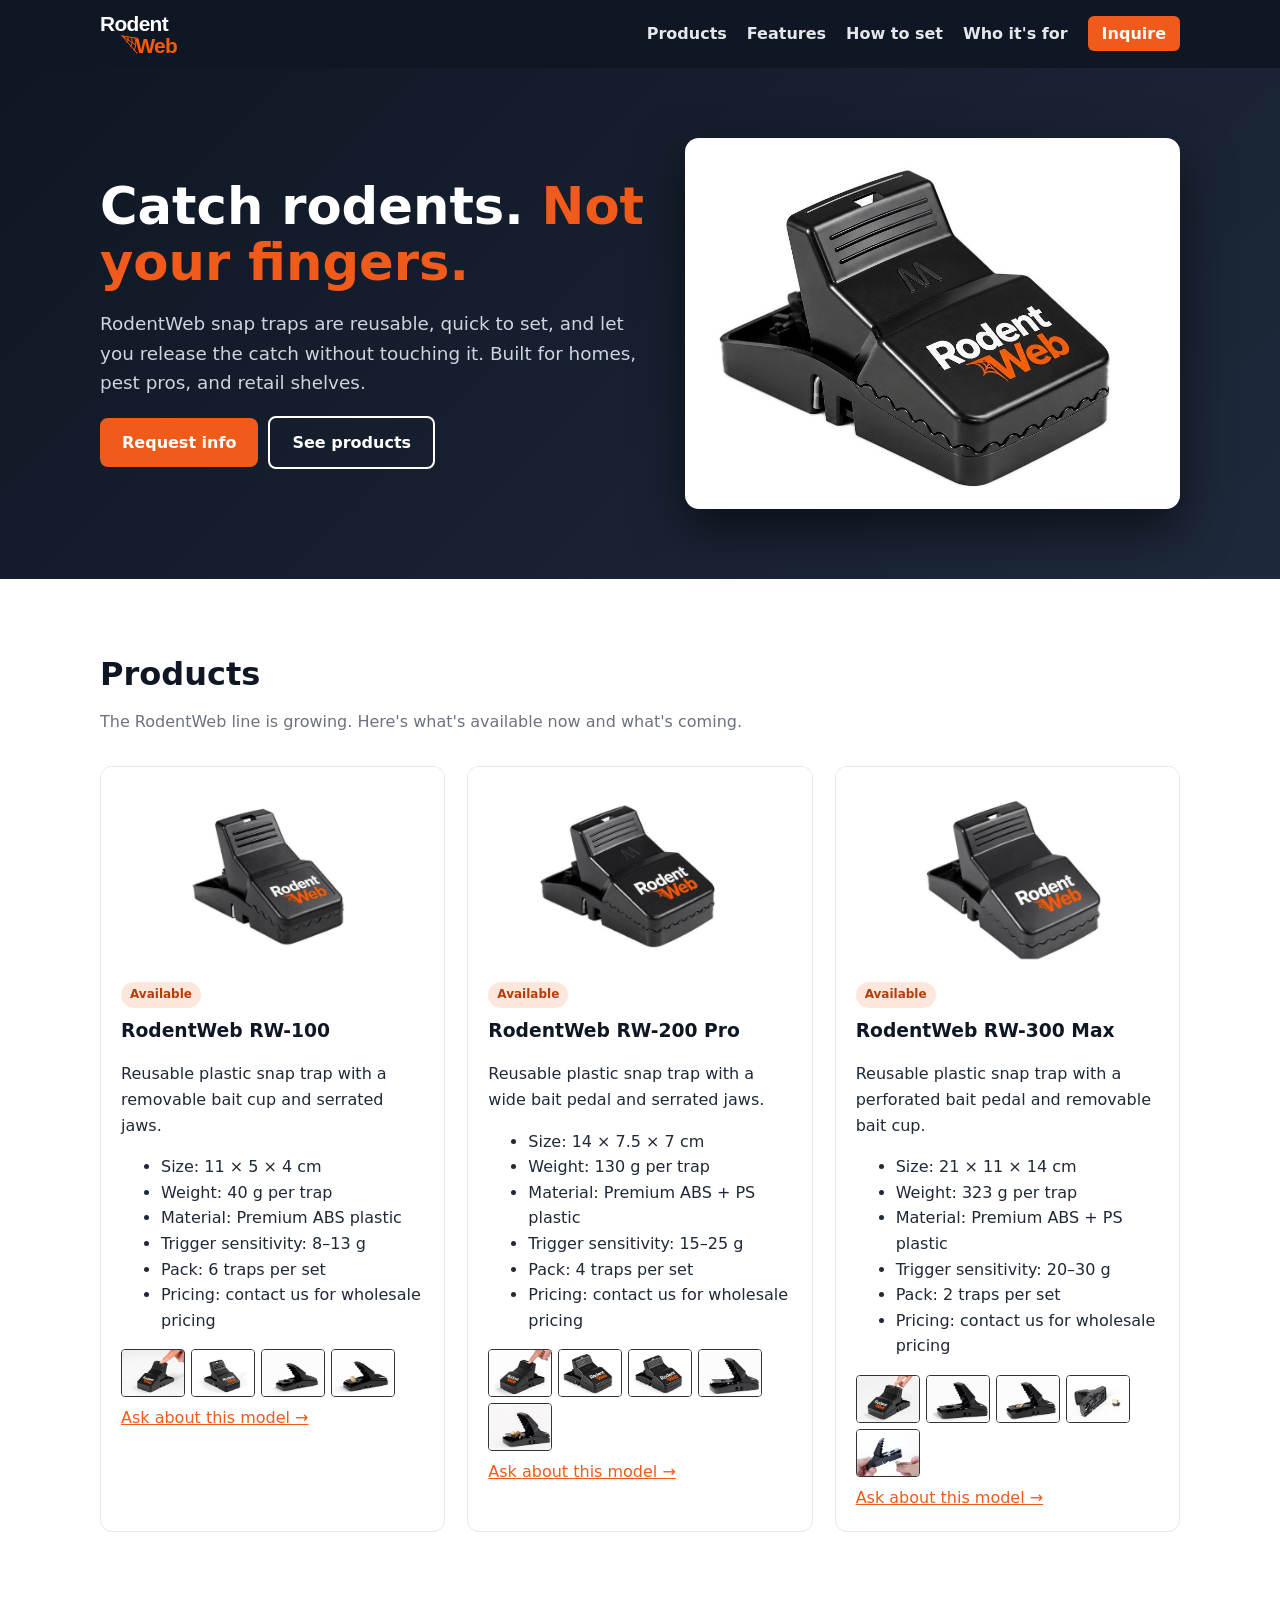
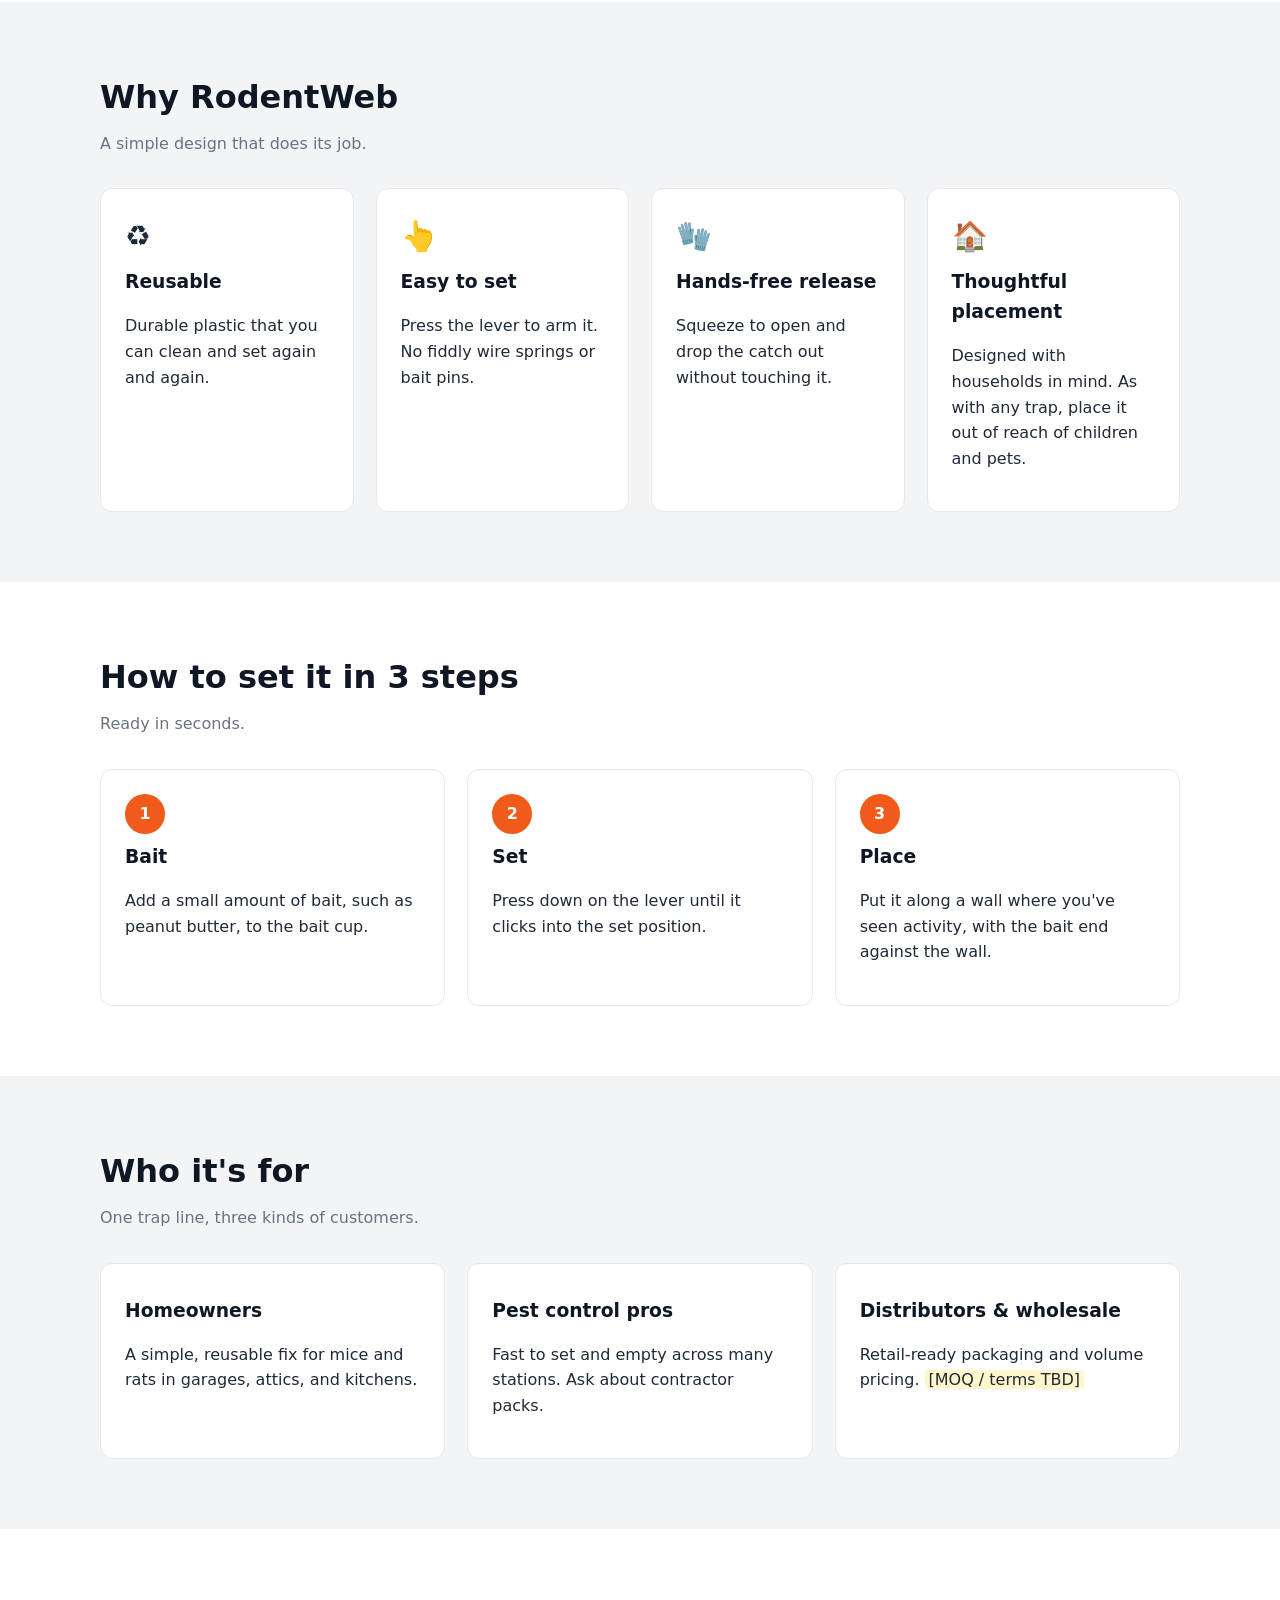
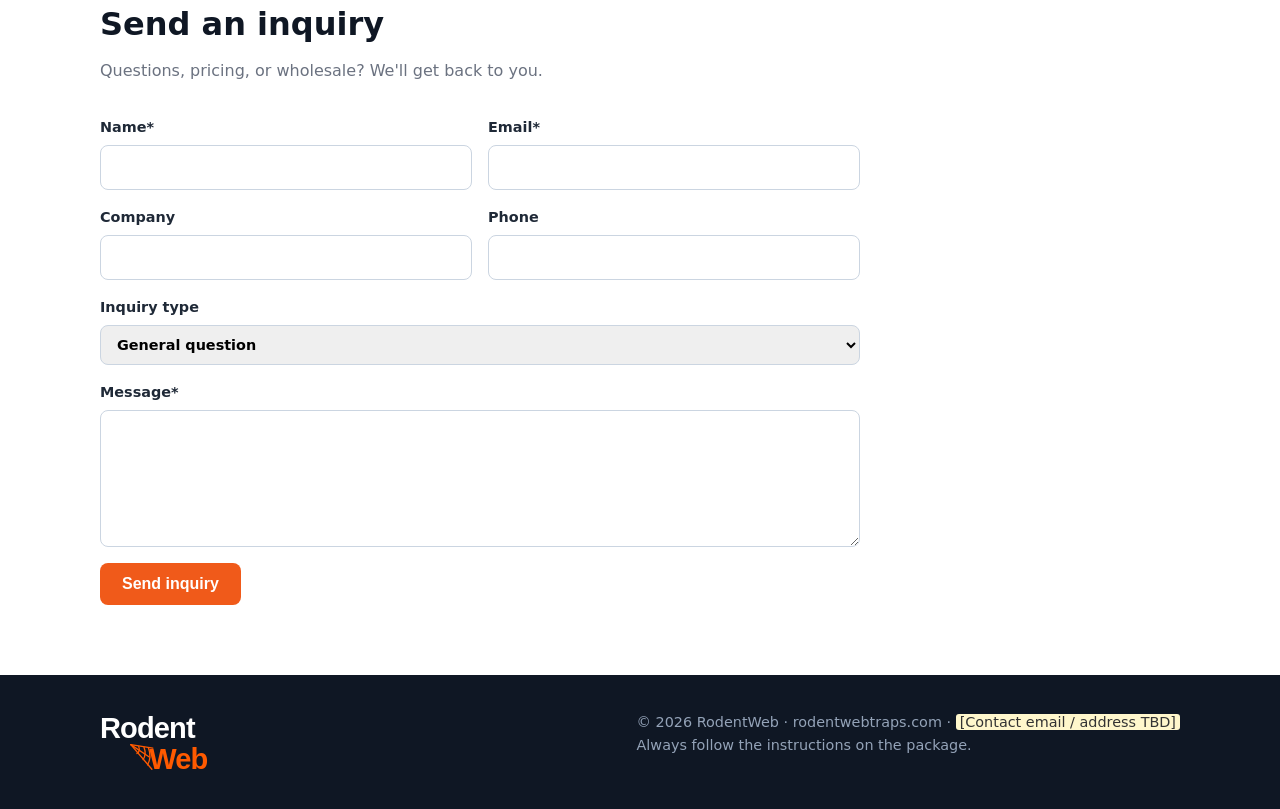
==== commit 4d90f366: "Load lightbox; bump cache tag v=lb1026" ====
--- a/index.html
+++ b/index.html
@@ -1,7 +1,7 @@
 <!doctype html><html lang="en"><head><meta charset="utf-8"><meta name="viewport" content="width=device-width,initial-scale=1">
 <title>RodentWeb Traps | Reusable Snap Traps for Rats &amp; Mice</title>
 <meta name="description" content="RodentWeb reusable plastic snap traps for homeowners, pest pros, and distributors. Ask about pricing and wholesale.">
-<link rel="canonical" href="https://rodentwebtraps.com/"><link rel="icon" href="assets/favicon.svg" type="image/svg+xml"><link rel="stylesheet" href="styles.css?v=41025"></head><body>
+<link rel="canonical" href="https://rodentwebtraps.com/"><link rel="icon" href="assets/favicon.svg" type="image/svg+xml"><link rel="stylesheet" href="styles.css?v=lb1026"></head><body>
 <header><div class="wrap">
  <a class="brand" href="#top"><img src="assets/logo-white.svg" alt="RodentWeb" width="120" height="67"></a>
  <nav><a href="#products">Products</a><a href="#features">Features</a><a href="#how">How to set</a><a href="#who">Who it's for</a><a class="cta" href="#contact">Inquire</a></nav>
@@ -49,9 +49,10 @@
 </main>
 <footer><div class="wrap"><div><img src="assets/logo-white.svg" alt="RodentWeb" width="110" height="62"></div>
 <div>© <span id="y">2026</span> RodentWeb · rodentwebtraps.com · <span class="todo" style="color:#333">[Contact email / address TBD]</span><br>Always follow the instructions on the package.</div></div></footer>
-<script src="assets/img-hero.js?v=41025"></script>
-<script src="assets/img-rw-100.js?v=41025"></script>
-<script src="assets/img-rw-200-pro.js?v=41025"></script>
-<script src="assets/img-rw-300-max.js?v=41025"></script>
+<script src="assets/img-hero.js?v=lb1026"></script>
+<script src="assets/img-rw-100.js?v=lb1026"></script>
+<script src="assets/img-rw-200-pro.js?v=lb1026"></script>
+<script src="assets/img-rw-300-max.js?v=lb1026"></script>
 <script>(function(){var m=window.RW_IMG||{};window.RW_SRC=function(p){return m[p]||p};document.querySelectorAll("img[data-rw]").forEach(function(i){var s=i.getAttribute("data-rw");if(m[s])i.src=m[s];});})();</script>
-<script src="products.js?v=41025"></script></body></html>
+<script src="products.js?v=lb1026"></script>
+<script src="assets/lightbox.js?v=lb1026"></script></body></html>
